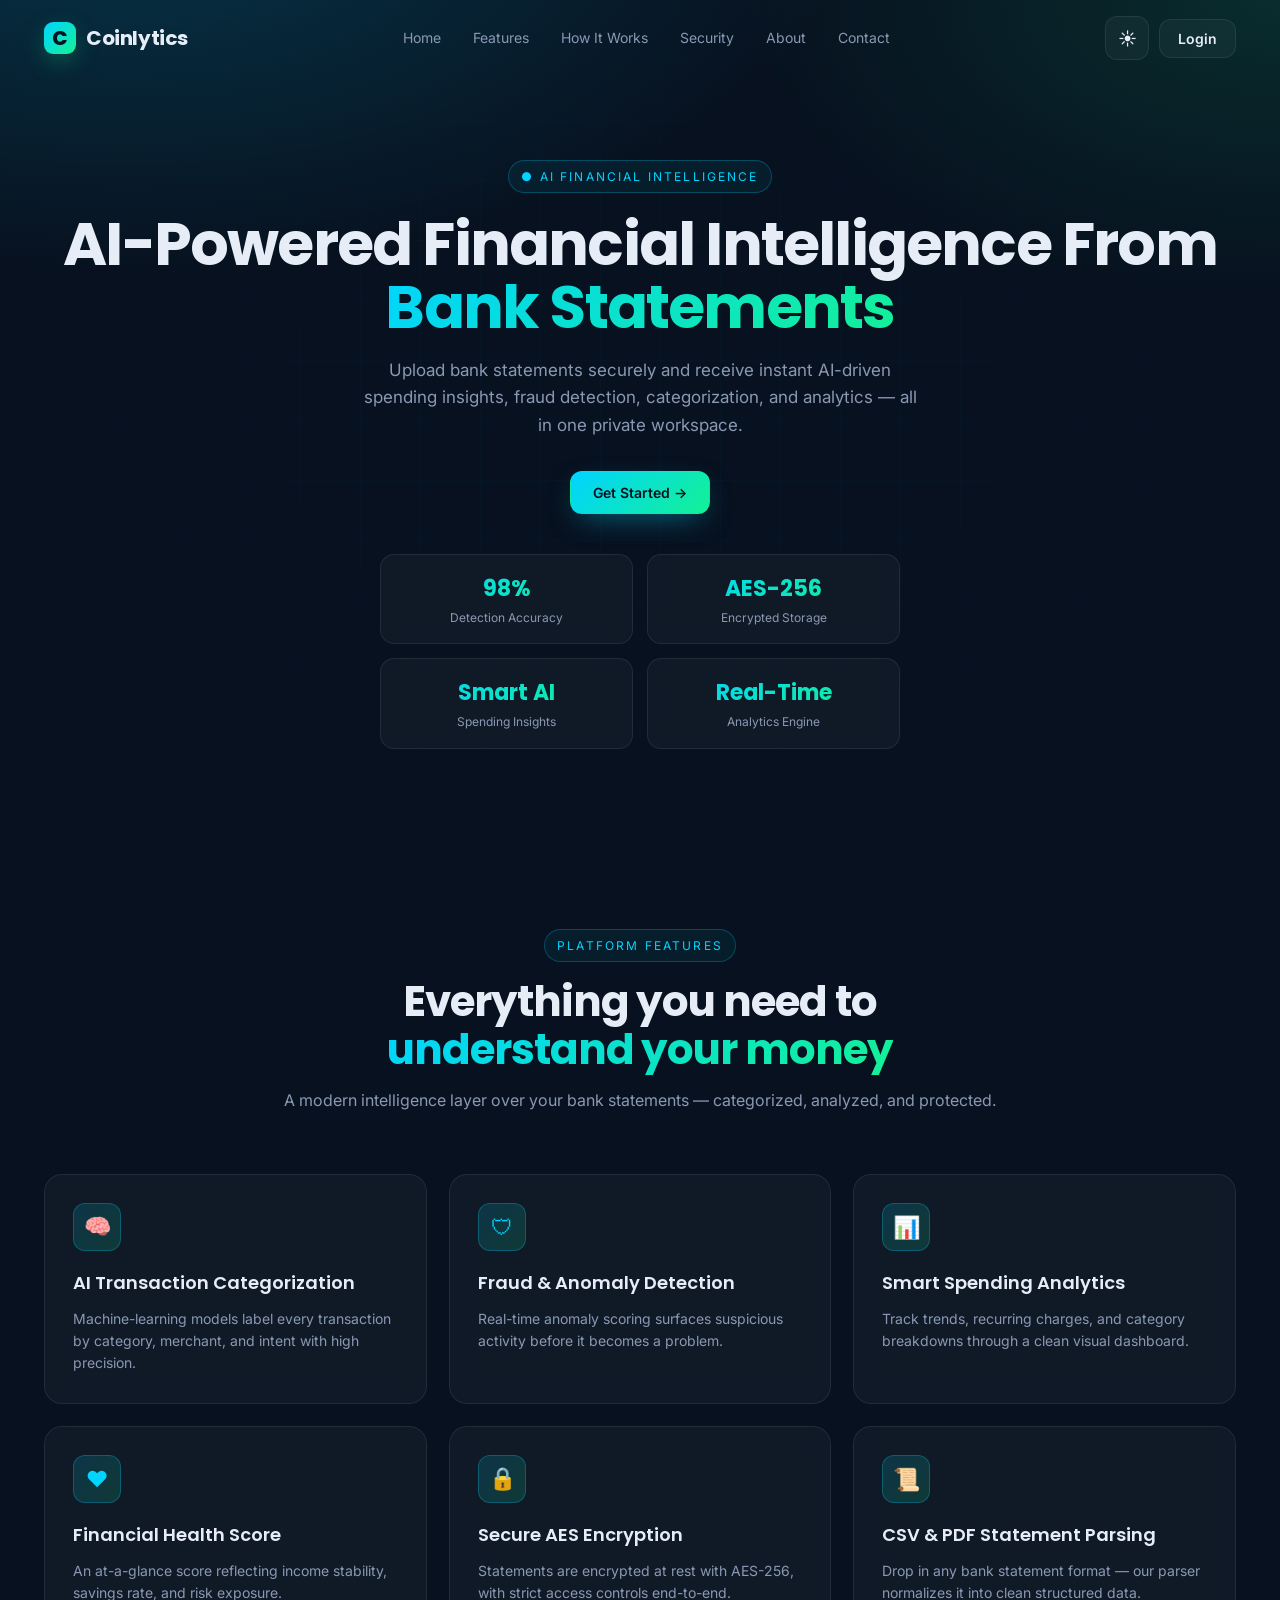
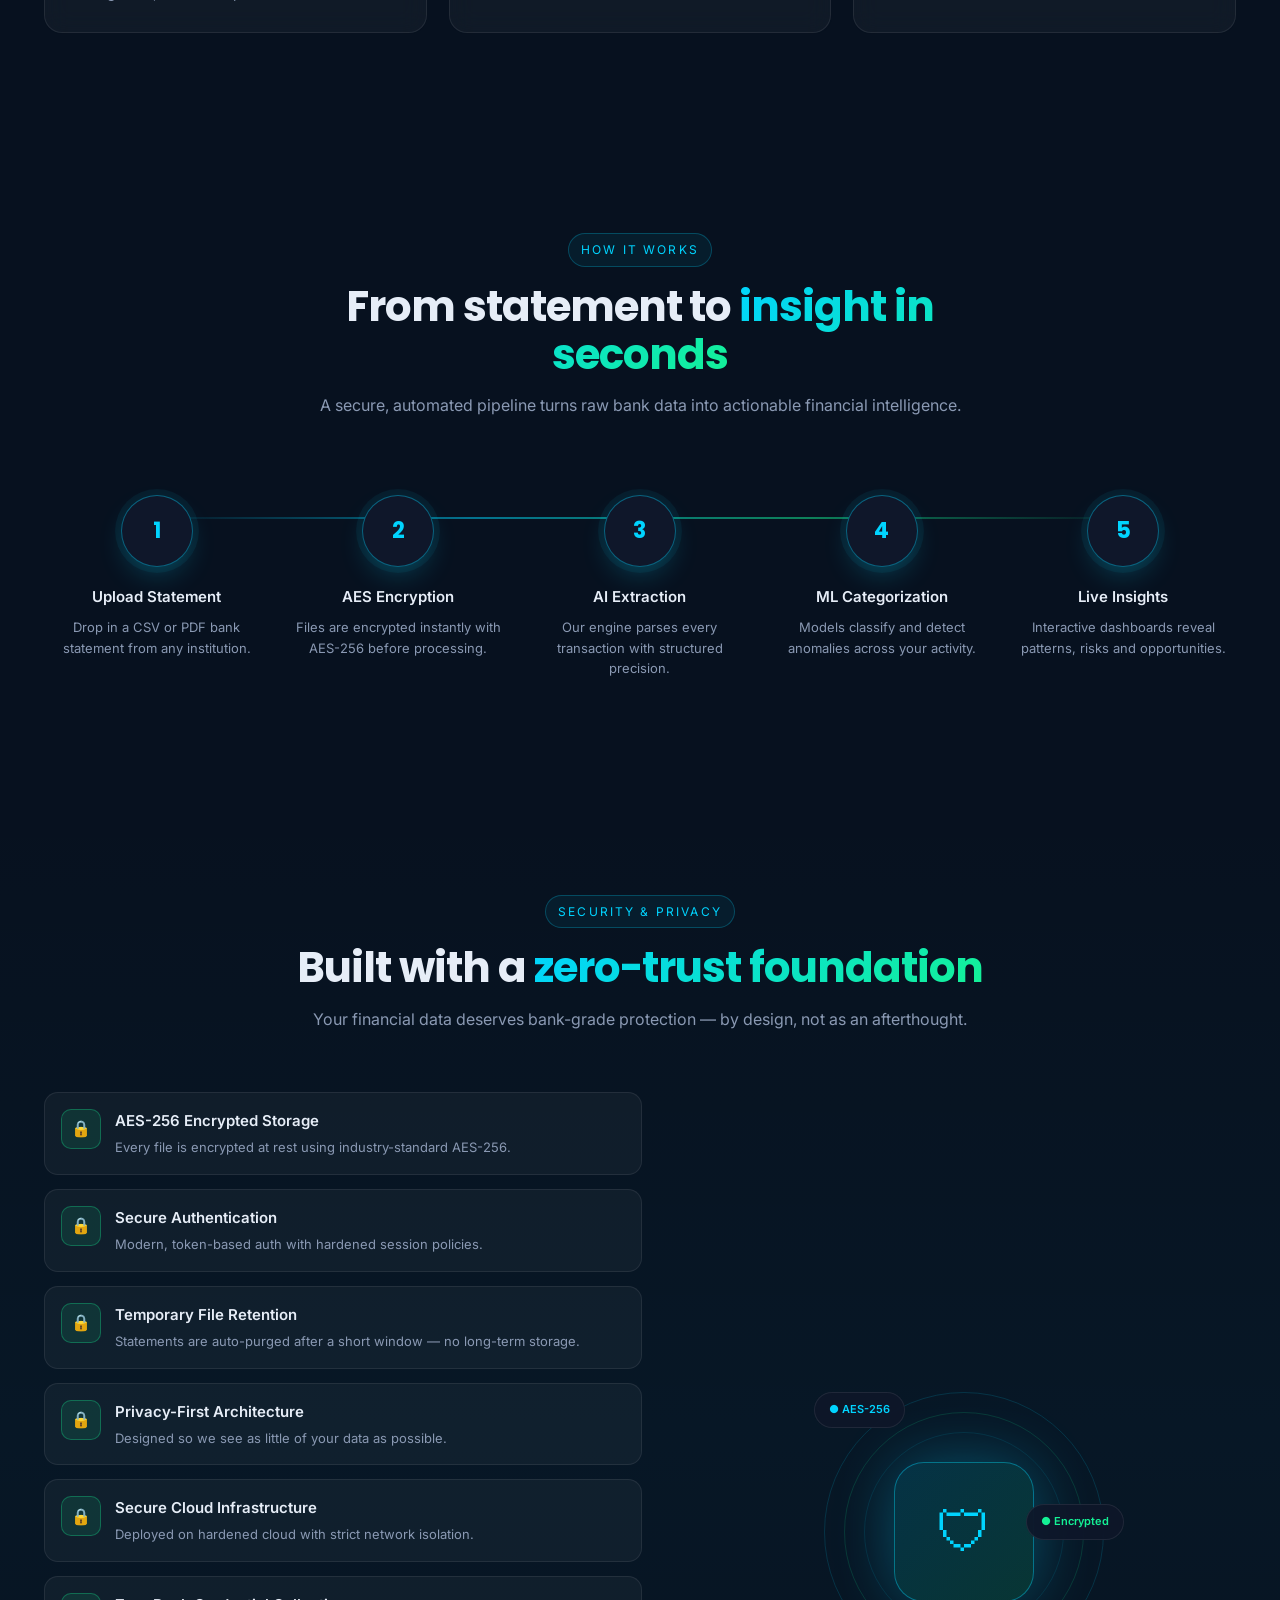
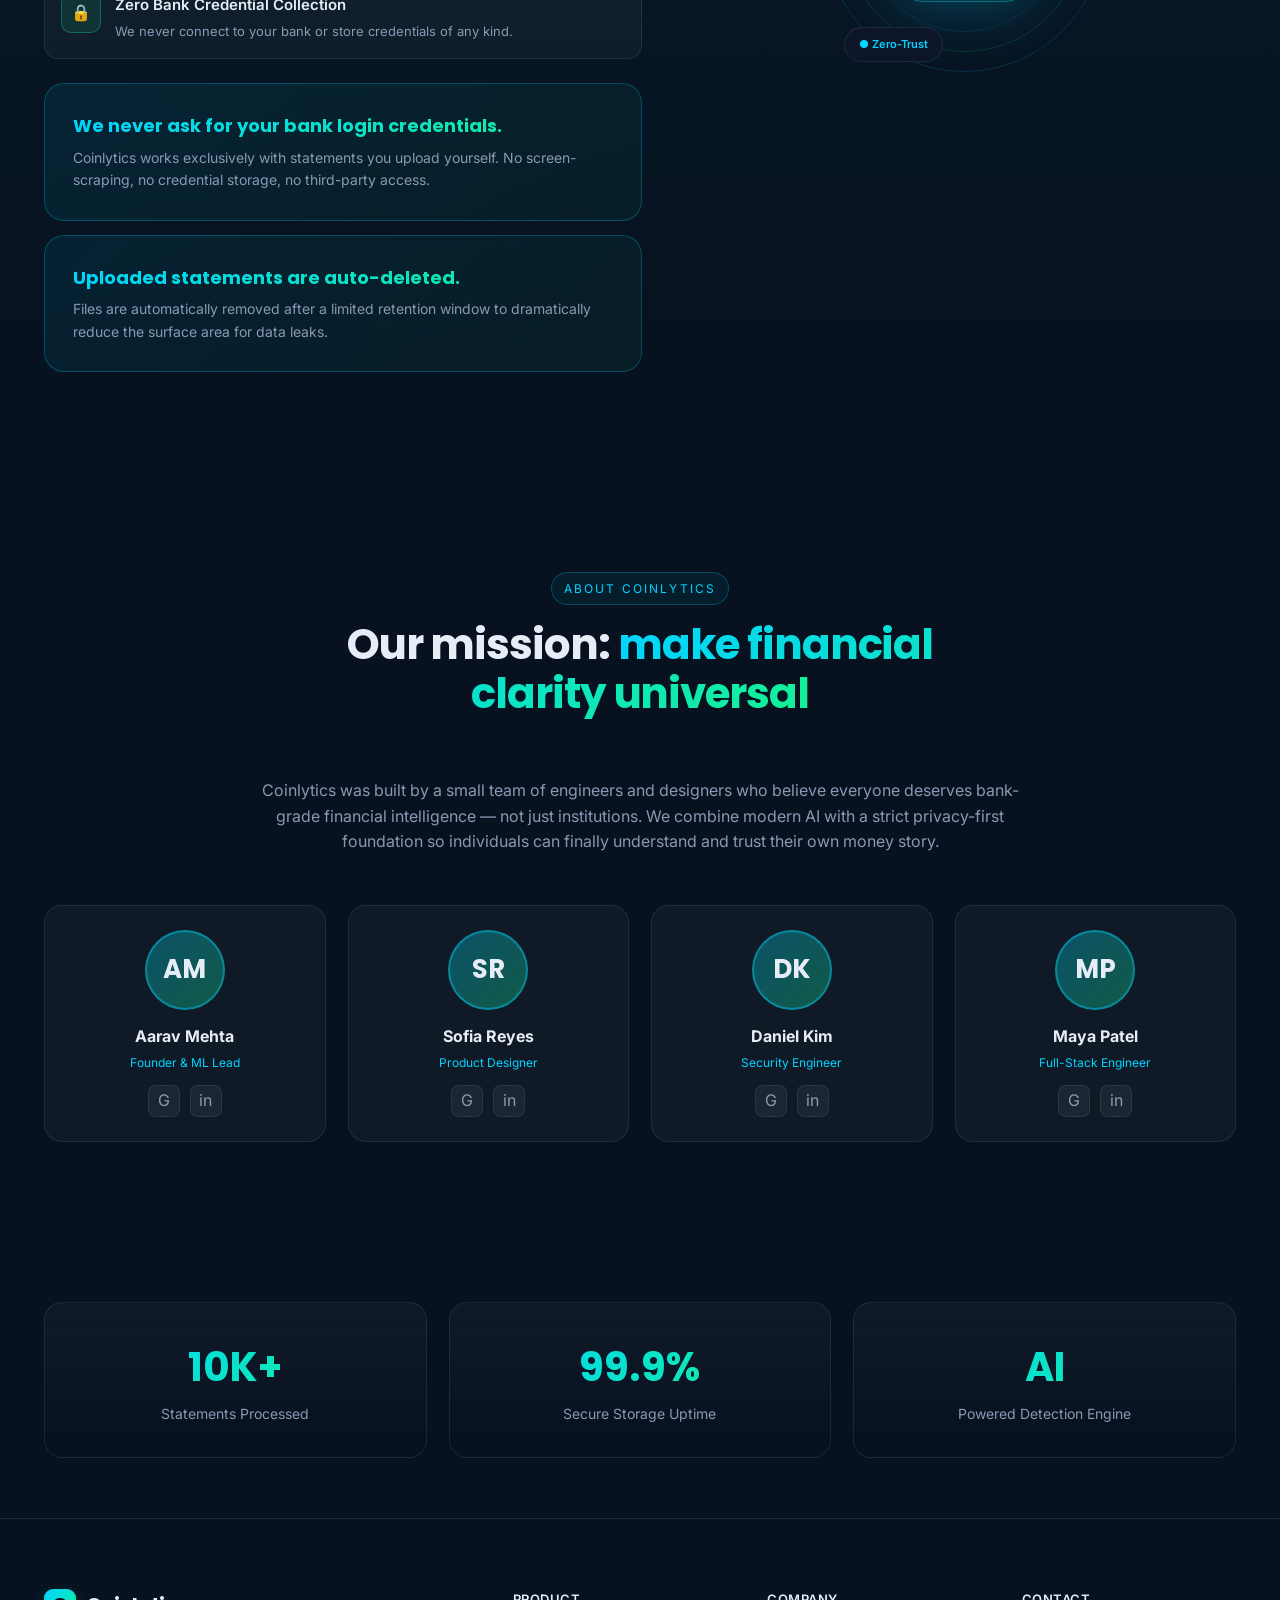
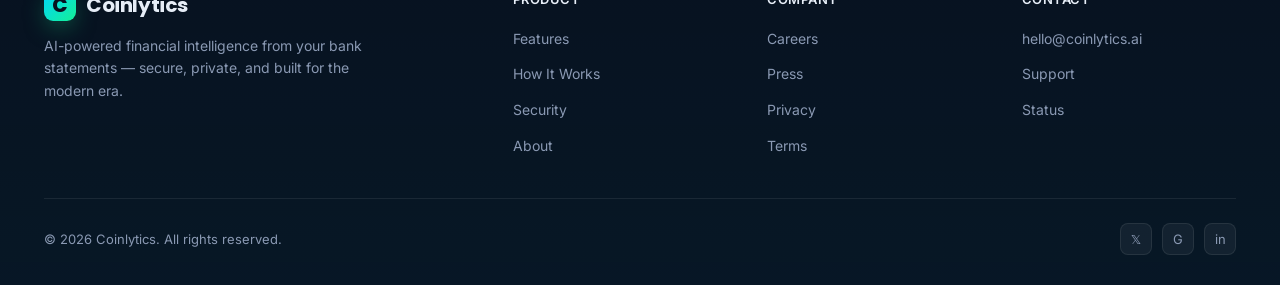
==== frontend/src/index.html @ 683558ae "index.html page redirected to login.html page" ====
<!DOCTYPE html>
<html lang="en">
<head>
  <meta charset="UTF-8" />
  <meta name="viewport" content="width=device-width, initial-scale=1.1" />
  <title>Coinlytics — AI-Powered Financial Intelligence</title>
  <meta name="description" content="Upload bank statements securely and receive instant AI-driven spending insights, fraud detection, categorization, and analytics." />
  <meta property="og:title" content="Coinlytics — AI Financial Intelligence" />
  <meta property="og:description" content="Secure, AI-powered analytics for your bank statements." />
  <link rel="preconnect" href="https://fonts.googleapis.com" />
  <link rel="preconnect" href="https://fonts.gstatic.com" crossorigin />
  <link href="https://fonts.googleapis.com/css2?family=Inter:wght@400;500;600;700&family=Poppins:wght@500;600;700;800&family=Manrope:wght@400;500;600;700&display=swap" rel="stylesheet" />
  <link rel="stylesheet" href="css/homepage1.css" />
</head>
<body>

  <!-- NAVBAR -->
  <header class="nav">
    <div class="container nav-inner">
      <a href="#home" class="logo">
        <span class="logo-mark">C</span>
        <span>Coinlytics</span>
      </a>
      <nav class="nav-links">
        <a href="#home">Home</a>
        <a href="#features">Features</a>
        <a href="#how">How It Works</a>
        <a href="#security">Security</a>
        <a href="#about">About</a>
        <a href="#contact">Contact</a>
      </nav>
      <div class="nav-actions">
        <button class="theme-toggle" id="themeToggle" aria-label="Toggle theme">
          ☀️
        </button>
      
        <button class="btn btn-ghost" onclick="window.location.href='./login.html'">
          Login
        </button>
      
        <button class="hamburger" aria-label="Menu">
          <span></span><span></span><span></span>
        </button>
      </div>
    </div>
  </header>

  <!-- HERO -->
  <section id="home" class="hero">
    <div class="hero-bg"></div>
    <div class="hero-grid-bg"></div>
    <div class="container hero-inner">
      <div class="reveal">
        <span class="eyebrow">&#9679; AI Financial Intelligence</span>
        <h1>
          AI-Powered Financial Intelligence From
          <span class="gradient-text">Bank Statements</span>
        </h1>
        <p class="lead">
          Upload bank statements securely and receive instant AI-driven spending insights,
          fraud detection, categorization, and analytics — all in one private workspace.
        </p>
        <div class="hero-ctas">
          <button class="btn btn-primary" onclick="window.location.href='./login.html'">
            Get Started &#8594;
          </button>
        </div>
        <div class="hero-stats">
          <div class="stat-card"><div class="num gradient-text">98%</div><div class="label">Detection Accuracy</div></div>
          <div class="stat-card"><div class="num gradient-text">AES-256</div><div class="label">Encrypted Storage</div></div>
          <div class="stat-card"><div class="num gradient-text">Smart AI</div><div class="label">Spending Insights</div></div>
          <div class="stat-card"><div class="num gradient-text">Real-Time</div><div class="label">Analytics Engine</div></div>
        </div>
      </div>

      <!--
      <div class="hero-visual reveal">
        <div class="float-card float-1">
          <div class="badge">&#8593;</div>
          <div><div style="font-weight: 600;">+$2,340</div><div style="color: var(--muted);">Income detected</div></div>
        </div>
        <div class="float-card float-2">
          <span class="pulse-dot"></span>
          <div><div style="font-weight: 600;">Anomaly flagged</div><div style="color: var(--muted);">$4,820 wire</div></div>
        </div>
        <div class="float-card float-3">
          <div class="badge" style="background: rgba(20,241,149,0.2); color: var(--neon);">AI</div>
          <div><div style="font-weight: 600;">Score: 842</div><div style="color: var(--muted);">Financial health</div></div>
        </div>

        <div class="dash">
          <div class="dash-head">
            <h4>Account Overview</h4>
            <div class="dash-dots"><span></span><span></span><span></span></div>
          </div>
          <div class="dash-balance">$48,392.10<span class="delta">+12.4%</span></div>
          <div class="dash-sub">Net cash flow &#183; last 30 days</div>

          <svg class="dash-chart" viewBox="0 0 400 140" preserveAspectRatio="none">
            <defs>
              <linearGradient id="g1" x1="0" x2="0" y1="0" y2="1">
                <stop offset="0%" stop-color="#00d4ff" stop-opacity="0.45" />
                <stop offset="100%" stop-color="#00d4ff" stop-opacity="0" />
              </linearGradient>
              <linearGradient id="g2" x1="0" x2="1" y1="0" y2="1">
                <stop offset="0%" stop-color="#00d4ff" />
                <stop offset="100%" stop-color="#14f195" />
              </linearGradient>
            </defs>
            <path d="M0,110 C40,90 70,100 100,80 C140,55 170,70 200,55 C240,35 270,50 300,40 C340,25 370,30 400,15 L400,140 L0,140 Z" fill="url(#g1)" />
            <path d="M0,110 C40,90 70,100 100,80 C140,55 170,70 200,55 C240,35 270,50 300,40 C340,25 370,30 400,15" fill="none" stroke="url(#g2)" stroke-width="2.5" />
          </svg>

          <div class="dash-list">
            <div class="dash-tx">
              <div class="left"><div class="ico">$</div><div><div>Stripe Payout</div><div style="color: var(--muted); font-size: 11px;">Today &#183; Income</div></div></div>
              <div class="amount">+$2,340.00</div>
            </div>
            <div class="dash-tx">
              <div class="left"><div class="ico" style="background: rgba(20,241,149,0.12); color: var(--neon);">&#9733;</div><div><div>Whole Foods</div><div style="color: var(--muted); font-size: 11px;">Yesterday &#183; Food</div></div></div>
              <div class="amount neg">&#8722;$84.20</div>
            </div>
            <div class="dash-tx">
              <div class="left"><div class="ico" style="background: rgba(255,107,139,0.12); color: #ff6b8b;">&#9888;</div><div><div>Unknown Merchant</div><div style="color: var(--muted); font-size: 11px;">Flagged &#183; Anomaly</div></div></div>
              <div class="amount neg">&#8722;$4,820.00</div>
            </div>
          </div>
        </div>
      </div>
      -->
    </div>
  </section>

  <!-- FEATURES -->
  <section id="features" class="section">
    <div class="container">
      <div class="section-head reveal">
        <span class="eyebrow">Platform Features</span>
        <h2>Everything you need to <span class="gradient-text">understand your money</span></h2>
        <p>A modern intelligence layer over your bank statements &#8212; categorized, analyzed, and protected.</p>
      </div>
      <div class="features-grid">
        <div class="feature reveal">
          <div class="icon" style="font-size: 22px;">&#129504;</div>
          <h3>AI Transaction Categorization</h3>
          <p>Machine-learning models label every transaction by category, merchant, and intent with high precision.</p>
        </div>
        <div class="feature reveal">
          <div class="icon" style="font-size: 22px;">&#128737;</div>
          <h3>Fraud &amp; Anomaly Detection</h3>
          <p>Real-time anomaly scoring surfaces suspicious activity before it becomes a problem.</p>
        </div>
        <div class="feature reveal">
          <div class="icon" style="font-size: 22px;">&#128202;</div>
          <h3>Smart Spending Analytics</h3>
          <p>Track trends, recurring charges, and category breakdowns through a clean visual dashboard.</p>
        </div>
        <div class="feature reveal">
          <div class="icon" style="font-size: 22px;">&#9829;</div>
          <h3>Financial Health Score</h3>
          <p>An at-a-glance score reflecting income stability, savings rate, and risk exposure.</p>
        </div>
        <div class="feature reveal">
          <div class="icon" style="font-size: 22px;">&#128274;</div>
          <h3>Secure AES Encryption</h3>
          <p>Statements are encrypted at rest with AES-256, with strict access controls end-to-end.</p>
        </div>
        <div class="feature reveal">
          <div class="icon" style="font-size: 22px;">&#128220;</div>
          <h3>CSV &amp; PDF Statement Parsing</h3>
          <p>Drop in any bank statement format &#8212; our parser normalizes it into clean structured data.</p>
        </div>
      </div>
    </div>
  </section>

  <!-- HOW IT WORKS -->
  <section id="how" class="section">
    <div class="container">
      <div class="section-head reveal">
        <span class="eyebrow">How It Works</span>
        <h2>From statement to <span class="gradient-text">insight in seconds</span></h2>
        <p>A secure, automated pipeline turns raw bank data into actionable financial intelligence.</p>
      </div>
      <div class="steps">
        <div class="step reveal">
          <div class="step-num">1</div>
          <h4>Upload Statement</h4>
          <p>Drop in a CSV or PDF bank statement from any institution.</p>
        </div>
        <div class="step reveal">
          <div class="step-num">2</div>
          <h4>AES Encryption</h4>
          <p>Files are encrypted instantly with AES-256 before processing.</p>
        </div>
        <div class="step reveal">
          <div class="step-num">3</div>
          <h4>AI Extraction</h4>
          <p>Our engine parses every transaction with structured precision.</p>
        </div>
        <div class="step reveal">
          <div class="step-num">4</div>
          <h4>ML Categorization</h4>
          <p>Models classify and detect anomalies across your activity.</p>
        </div>
        <div class="step reveal">
          <div class="step-num">5</div>
          <h4>Live Insights</h4>
          <p>Interactive dashboards reveal patterns, risks and opportunities.</p>
        </div>
      </div>
    </div>
  </section>

  <!-- SECURITY -->
  <section id="security" class="section security">
    <div class="container">
      <div class="section-head reveal">
        <span class="eyebrow">Security &amp; Privacy</span>
        <h2>Built with a <span class="gradient-text">zero-trust foundation</span></h2>
        <p>Your financial data deserves bank-grade protection &#8212; by design, not as an afterthought.</p>
      </div>
      <div class="security-grid">
        <div class="reveal">
          <div class="security-list">
            <div class="sec-item">
              <div class="ico">&#128274;</div>
              <div><h4>AES-256 Encrypted Storage</h4><p>Every file is encrypted at rest using industry-standard AES-256.</p></div>
            </div>
            <div class="sec-item">
              <div class="ico">&#128274;</div>
              <div><h4>Secure Authentication</h4><p>Modern, token-based auth with hardened session policies.</p></div>
            </div>
            <div class="sec-item">
              <div class="ico">&#128274;</div>
              <div><h4>Temporary File Retention</h4><p>Statements are auto-purged after a short window &#8212; no long-term storage.</p></div>
            </div>
            <div class="sec-item">
              <div class="ico">&#128274;</div>
              <div><h4>Privacy-First Architecture</h4><p>Designed so we see as little of your data as possible.</p></div>
            </div>
            <div class="sec-item">
              <div class="ico">&#128274;</div>
              <div><h4>Secure Cloud Infrastructure</h4><p>Deployed on hardened cloud with strict network isolation.</p></div>
            </div>
            <div class="sec-item">
              <div class="ico">&#128274;</div>
              <div><h4>Zero Bank Credential Collection</h4><p>We never connect to your bank or store credentials of any kind.</p></div>
            </div>
          </div>
          <div class="sec-highlight">
            <strong class="gradient-text">We never ask for your bank login credentials.</strong>
            <p>Coinlytics works exclusively with statements you upload yourself. No screen-scraping, no credential storage, no third-party access.</p>
          </div>
          <div class="sec-highlight" style="margin-top: 14px;">
            <strong class="gradient-text">Uploaded statements are auto-deleted.</strong>
            <p>Files are automatically removed after a limited retention window to dramatically reduce the surface area for data leaks.</p>
          </div>
        </div>
        <div class="sec-visual reveal">
          <div class="shield-wrap">
            <div class="shield-ring"></div>
            <div class="shield-ring"></div>
            <div class="shield-ring"></div>
            <div class="shield-core" style="font-size: 56px;">&#128737;</div>
            <div class="shield-badge sb-1">&#9679; AES-256</div>
            <div class="shield-badge sb-2">&#9679; Encrypted</div>
            <div class="shield-badge sb-3">&#9679; Zero-Trust</div>
          </div>
        </div>
      </div>
    </div>
  </section>

  <!-- ABOUT -->
  <section id="about" class="section">
    <div class="container">
      <div class="section-head reveal">
        <span class="eyebrow">About Coinlytics</span>
        <h2>Our mission: <span class="gradient-text">make financial clarity universal</span></h2>
      </div>
      <p class="about-intro reveal">
        Coinlytics was built by a small team of engineers and designers who believe everyone deserves
        bank-grade financial intelligence &#8212; not just institutions. We combine modern AI with a strict
        privacy-first foundation so individuals can finally understand and trust their own money story.
      </p>
      <div class="team-grid">
        <div class="member reveal">
          <div class="avatar">AM</div>
          <h4>Aarav Mehta</h4>
          <div class="role">Founder &amp; ML Lead</div>
          <div class="socials">
            <a href="#" aria-label="GitHub">G</a>
            <a href="#" aria-label="LinkedIn">in</a>
          </div>
        </div>
        <div class="member reveal">
          <div class="avatar">SR</div>
          <h4>Sofia Reyes</h4>
          <div class="role">Product Designer</div>
          <div class="socials">
            <a href="#" aria-label="GitHub">G</a>
            <a href="#" aria-label="LinkedIn">in</a>
          </div>
        </div>
        <div class="member reveal">
          <div class="avatar">DK</div>
          <h4>Daniel Kim</h4>
          <div class="role">Security Engineer</div>
          <div class="socials">
            <a href="#" aria-label="GitHub">G</a>
            <a href="#" aria-label="LinkedIn">in</a>
          </div>
        </div>
        <div class="member reveal">
          <div class="avatar">MP</div>
          <h4>Maya Patel</h4>
          <div class="role">Full-Stack Engineer</div>
          <div class="socials">
            <a href="#" aria-label="GitHub">G</a>
            <a href="#" aria-label="LinkedIn">in</a>
          </div>
        </div>
      </div>
    </div>
  </section>

  <!-- TRUST -->
  <section class="trust">
    <div class="container">
      <div class="trust-grid">
        <div class="trust-card reveal"><div class="num">10K+</div><div class="lbl">Statements Processed</div></div>
        <div class="trust-card reveal"><div class="num">99.9%</div><div class="lbl">Secure Storage Uptime</div></div>
        <div class="trust-card reveal"><div class="num">AI</div><div class="lbl">Powered Detection Engine</div></div>
      </div>
    </div>
  </section>

  <!-- FOOTER -->
  <footer id="contact" class="footer">
    <div class="container">
      <div class="foot-grid">
        <div class="foot-about">
          <a href="#home" class="logo">
            <span class="logo-mark">C</span><span>Coinlytics</span>
          </a>
          <p>AI-powered financial intelligence from your bank statements &#8212; secure, private, and built for the modern era.</p>
        </div>
        <div class="foot-col">
          <h5>PRODUCT</h5>
          <ul><li><a href="#features">Features</a></li><li><a href="#how">How It Works</a></li><li><a href="#security">Security</a></li><li><a href="#about">About</a></li></ul>
        </div>
        <div class="foot-col">
          <h5>COMPANY</h5>
          <ul><li><a href="#">Careers</a></li><li><a href="#">Press</a></li><li><a href="#">Privacy</a></li><li><a href="#">Terms</a></li></ul>
        </div>
        <div class="foot-col">
          <h5>CONTACT</h5>
          <ul><li><a href="mailto:hello@coinlytics.ai">hello@coinlytics.ai</a></li><li><a href="#">Support</a></li><li><a href="#">Status</a></li></ul>
        </div>
      </div>
      <div class="foot-bottom">
        <div>&#169; 2026 Coinlytics. All rights reserved.</div>
        <div class="socials">
          <a href="#" aria-label="Twitter">&#120143;</a>
          <a href="#" aria-label="GitHub">G</a>
          <a href="#" aria-label="LinkedIn">in</a>
        </div>
      </div>
    </div>
  </footer>

  <script src="js/homepage1.js"></script>
</body>
</html>
---- frontend/src/css/homepage1.css ----
/* ========== Coinlytics — Fintech Landing ========== */
:root {
  --bg-0: #07111f;
  --bg-1: #0f172a;
  --bg-2: #0b1626;
  --cyan: #00d4ff;
  --neon: #14f195;
  --text: #e6edf7;
  --muted: #8a99b3;
  --border: rgba(255, 255, 255, 0.08);
  --glass: rgba(255, 255, 255, 0.04);
  --glass-strong: rgba(255, 255, 255, 0.07);
  --shadow-lg: 0 30px 80px -20px rgba(0, 212, 255, 0.25);
  --shadow-card: 0 10px 40px -10px rgba(0, 0, 0, 0.5);
  --grad-primary: linear-gradient(135deg, #00d4ff 0%, #14f195 100%);
  --grad-bg: radial-gradient(1200px 600px at 10% -10%, rgba(0, 212, 255, 0.18), transparent 60%),
             radial-gradient(900px 500px at 100% 0%, rgba(20, 241, 149, 0.12), transparent 60%);
  --font-sans: 'Inter', 'Manrope', 'Poppins', system-ui, -apple-system, sans-serif;
  --font-display: 'Poppins', 'Inter', sans-serif;
}

body.light-mode {
  --bg: #f4f7fb;
  --bg-2: #ffffff;
  --bg-3: #eef2f8;

  --glass: rgba(255,255,255,0.7);
  --glass-strong: rgba(255,255,255,0.9);

  --text: #111827;
  --muted: #6b7280;

  --border: rgba(15,23,42,0.08);

  background:
    radial-gradient(circle at top left, rgba(0,212,255,0.08), transparent 30%),
    radial-gradient(circle at bottom right, rgba(20,241,149,0.08), transparent 30%),
    var(--bg);
}

* { margin: 0; padding: 0; box-sizing: border-box; }
html { scroll-behavior: smooth; }
body {
  font-family: var(--font-sans);
  background: var(--bg-0);
  color: var(--text);
  line-height: 1.6;
  overflow-x: hidden;
  -webkit-font-smoothing: antialiased;
}
a { color: inherit; text-decoration: none; }
img { max-width: 100%; display: block; }
button { font-family: inherit; cursor: pointer; border: none; background: none; color: inherit; }

.container { max-width: 1240px; margin: 0 auto; padding: 0 24px; }
.eyebrow { display: inline-block; font-size: 12px; letter-spacing: 0.18em; text-transform: uppercase;
  color: var(--cyan); padding: 6px 12px; border: 1px solid rgba(0,212,255,0.25);
  border-radius: 999px; background: rgba(0,212,255,0.06); }
.gradient-text { background: var(--grad-primary); -webkit-background-clip: text; background-clip: text; color: transparent; }

/* Buttons */
.btn { display: inline-flex; align-items: center; gap: 8px; padding: 12px 22px;
  border-radius: 12px; font-weight: 600; font-size: 14px; transition: all .25s ease;
  border: 1px solid transparent; }
.btn-primary { background: var(--grad-primary); color: #07111f;
  box-shadow: 0 10px 30px -10px rgba(0,212,255,0.5); }
.btn-primary:hover { transform: translateY(-2px); box-shadow: 0 18px 40px -10px rgba(0,212,255,0.7); }
.btn-ghost { background: var(--glass); border-color: var(--border); color: var(--text); backdrop-filter: blur(10px); }
.btn-ghost:hover { background: var(--glass-strong); border-color: rgba(0,212,255,0.4); }

/* ===== Navbar ===== */
.nav { position: fixed; top: 0; left: 0; right: 0; z-index: 100;
  transition: all .3s ease; padding: 16px 0; }
.nav.scrolled { background: rgba(7,17,31,0.75); backdrop-filter: blur(18px);
  border-bottom: 1px solid var(--border); padding: 10px 0; }
.nav-inner { display: flex; align-items: center; justify-content: space-between; }
.logo { display: flex; align-items: center; gap: 10px; font-family: var(--font-display);
  font-weight: 700; font-size: 20px; letter-spacing: -0.02em; }
.logo-mark { width: 32px; height: 32px; border-radius: 9px; background: var(--grad-primary);
  display: grid; place-items: center; color: #07111f; font-weight: 800;
  box-shadow: 0 8px 24px -6px rgba(20,241,149,0.5); }
.nav-links { display: flex; gap: 32px; }
.nav-links a { font-size: 14px; color: var(--muted); transition: color .2s ease; position: relative; }
.nav-links a:hover { color: var(--text); }
.nav-links a::after { content: ''; position: absolute; left: 0; bottom: -6px; width: 0; height: 2px;
  background: var(--grad-primary); transition: width .25s ease; border-radius: 2px; }
.nav-links a:hover::after { width: 100%; }
.nav-actions { display: flex; align-items: center; gap: 10px; }
.nav-actions .btn { padding: 10px 18px; }
.hamburger { display: none; width: 40px; height: 40px; border-radius: 10px;
  background: var(--glass); border: 1px solid var(--border); place-items: center; }
.hamburger span { display: block; width: 18px; height: 2px; background: var(--text); margin: 3px 1px; border-radius: 2px; transition: .3s; }
.hamburger.open span:nth-child(1) { transform: translateY(5px) rotate(45deg); }
.hamburger.open span:nth-child(2) { opacity: 0; }
.hamburger.open span:nth-child(3) { transform: translateY(-5px) rotate(-45deg); }

.theme-toggle {
  width: 44px;
  height: 44px;
  border-radius: 12px;
  border: 1px solid var(--border);
  background: var(--glass);
  color: var(--text);
  cursor: pointer;
  font-size: 18px;
  display: grid;
  place-items: center;
  transition: all 0.3s ease;
  backdrop-filter: blur(10px);
}

.theme-toggle:hover {
  transform: translateY(-2px);
  border-color: rgba(0,212,255,0.35);
  box-shadow: 0 10px 30px rgba(0,212,255,0.12);
}

/* ===== Hero ===== */
.hero { position: relative; padding: 160px 0 80px; overflow: hidden; }
.hero-bg { position: absolute; inset: 0; background: var(--grad-bg); z-index: 0; }
.hero-grid-bg { position: absolute; inset: 0; opacity: 0.4; z-index: 0;
  background-image:
    linear-gradient(rgba(0,212,255,0.06) 1px, transparent 1px),
    linear-gradient(90deg, rgba(0,212,255,0.06) 1px, transparent 1px);
  background-size: 60px 60px;
  mask-image: radial-gradient(ellipse at center, black 30%, transparent 75%);
}
/*.hero-inner { position: relative; z-index: 1; display: grid;
  grid-template-columns: 1.1fr 1fr; gap: 60px; align-items: center; }*/
.hero-inner {
  position: relative;
  z-index: 1;
  display: flex;
  justify-content: center;
  text-align: center;
}
.hero-copy {
  max-width: 900px;
  margin: auto;
}

.hero p.lead {
  max-width: 760px;
  margin-left: auto;
  margin-right: auto;
}

.hero-ctas {
  justify-content: center;
}

.hero-stats {
  margin: auto;
}

.hero h1 { font-family: var(--font-display); font-size: clamp(36px, 5vw, 60px);
  line-height: 1.05; letter-spacing: -0.03em; font-weight: 700; margin: 20px 0 18px; }
.hero p.lead { font-size: 17px; color: var(--muted); max-width: 560px; margin-bottom: 32px; }
.hero-ctas { display: flex; gap: 14px; flex-wrap: wrap; margin-bottom: 40px; }
.hero-stats { display: grid; grid-template-columns: repeat(2, 1fr); gap: 14px; max-width: 520px; }
.stat-card { padding: 16px; border-radius: 14px; background: var(--glass);
  border: 1px solid var(--border); backdrop-filter: blur(12px); }
.stat-card .num { font-family: var(--font-display); font-size: 22px; font-weight: 700; }
.stat-card .label { font-size: 12px; color: var(--muted); margin-top: 2px; }

/* Hero visual */
.hero-visual { position: relative; height: 540px; }
.dash { position: absolute; inset: 0; border-radius: 20px;
  background: linear-gradient(160deg, rgba(15,23,42,0.9), rgba(11,22,38,0.7));
  border: 1px solid var(--border); backdrop-filter: blur(20px);
  box-shadow: var(--shadow-lg); padding: 22px; overflow: hidden; }
.dash::before { content: ''; position: absolute; inset: -2px; border-radius: 22px; padding: 1px;
  background: linear-gradient(135deg, rgba(0,212,255,0.5), transparent 40%, rgba(20,241,149,0.4));
  -webkit-mask: linear-gradient(#000 0 0) content-box, linear-gradient(#000 0 0);
  -webkit-mask-composite: xor; mask-composite: exclude; pointer-events: none; }
.dash-head { display: flex; justify-content: space-between; align-items: center; margin-bottom: 18px; }
.dash-head h4 { font-size: 13px; color: var(--muted); font-weight: 500; }
.dash-dots { display: flex; gap: 6px; }
.dash-dots span { width: 8px; height: 8px; border-radius: 50%; background: rgba(255,255,255,0.15); }
.dash-balance { font-family: var(--font-display); font-size: 32px; font-weight: 700; }
.dash-balance .delta { font-size: 13px; color: var(--neon); margin-left: 8px; }
.dash-sub { font-size: 12px; color: var(--muted); margin-bottom: 18px; }
.dash-chart { height: 140px; margin-bottom: 18px; }
.dash-list { display: flex; flex-direction: column; gap: 10px; }
.dash-tx { display: flex; justify-content: space-between; align-items: center;
  padding: 10px 12px; background: rgba(255,255,255,0.025); border-radius: 10px;
  border: 1px solid rgba(255,255,255,0.04); font-size: 13px; }
.dash-tx .ico { width: 28px; height: 28px; border-radius: 8px; background: rgba(0,212,255,0.12);
  display: grid; place-items: center; color: var(--cyan); margin-right: 10px; font-size: 12px; }
.dash-tx .left { display: flex; align-items: center; }
.dash-tx .amount { color: var(--neon); font-weight: 600; }
.dash-tx .amount.neg { color: #ff6b8b; }

/* Floating cards */
.float-card { position: absolute; padding: 14px 16px; border-radius: 14px;
  background: rgba(15,23,42,0.85); border: 1px solid var(--border);
  backdrop-filter: blur(14px); box-shadow: var(--shadow-card);
  font-size: 12px; display: flex; align-items: center; gap: 10px; }
.float-card .badge { width: 32px; height: 32px; border-radius: 10px;
  display: grid; place-items: center; background: var(--grad-primary); color: #07111f; }
.float-1 { top: 30px; left: -30px; animation: float 6s ease-in-out infinite; }
.float-2 { bottom: 60px; right: -20px; animation: float 7s ease-in-out infinite reverse; }
.float-3 { top: 50%; right: -40px; animation: float 5s ease-in-out infinite; }

@keyframes float { 0%,100% { transform: translateY(0); } 50% { transform: translateY(-12px); } }
@keyframes pulse-glow { 0%,100% { box-shadow: 0 0 0 0 rgba(20,241,149,0.4); }
  50% { box-shadow: 0 0 0 12px rgba(20,241,149, 0); } }
.pulse-dot { width: 8px; height: 8px; border-radius: 50%; background: var(--neon); animation: pulse-glow 2s infinite; }

/* ===== Sections shared ===== */
.section { padding: 100px 0; position: relative; }
.section-head { text-align: center; max-width: 720px; margin: 0 auto 60px; }
.section-head h2 { font-family: var(--font-display); font-size: clamp(28px, 3.5vw, 42px);
  font-weight: 700; letter-spacing: -0.025em; margin: 16px 0 14px; line-height: 1.15; }
.section-head p { color: var(--muted); font-size: 16px; }

/* ===== Features ===== */
.features-grid { display: grid; grid-template-columns: repeat(3, 1fr); gap: 22px; }
.feature { padding: 28px; border-radius: 18px; background: var(--glass);
  border: 1px solid var(--border); backdrop-filter: blur(12px);
  transition: all .35s ease; position: relative; overflow: hidden; }
.feature::before { content: ''; position: absolute; inset: 0;
  background: radial-gradient(400px circle at var(--mx, 50%) var(--my, 0%), rgba(0,212,255,0.08), transparent 40%);
  opacity: 0; transition: opacity .3s ease; pointer-events: none; }
.feature:hover { transform: translateY(-6px); border-color: rgba(0,212,255,0.35);
  box-shadow: 0 30px 60px -20px rgba(0,212,255,0.25); }
.feature:hover::before { opacity: 1; }
.feature .icon { width: 48px; height: 48px; border-radius: 12px;
  background: linear-gradient(135deg, rgba(0,212,255,0.15), rgba(20,241,149,0.15));
  border: 1px solid rgba(0,212,255,0.25); display: grid; place-items: center;
  color: var(--cyan); margin-bottom: 18px; }
.feature h3 { font-size: 18px; font-weight: 600; margin-bottom: 10px; font-family: var(--font-display); }
.feature p { color: var(--muted); font-size: 14px; }

/* ===== How It Works ===== */
.steps { display: grid; grid-template-columns: repeat(5, 1fr); gap: 16px; position: relative; }
.steps::before { content: ''; position: absolute; top: 38px; left: 8%; right: 8%; height: 2px;
  background: linear-gradient(90deg, transparent, rgba(0,212,255,0.5), rgba(20,241,149,0.5), transparent);
  z-index: 1; }
.step { position: relative; z-index: 2; text-align: center; padding: 16px 10px; }
.step-num { width: 72px; height: 72px; border-radius: 50%; margin: 0 auto 18px;
  background: var(--bg-1); border: 1px solid rgba(0,212,255,0.4);
  display: grid; place-items: center; font-family: var(--font-display);
  font-weight: 700; font-size: 22px; color: var(--cyan);
  box-shadow: 0 0 0 6px rgba(0,212,255,0.06), 0 12px 30px -8px rgba(0,212,255,0.3); }
.step h4 { font-size: 15px; font-weight: 600; margin-bottom: 8px; }
.step p { font-size: 13px; color: var(--muted); }

/* ===== Security ===== */
.security { background: linear-gradient(180deg, transparent, rgba(0,212,255,0.03), transparent); }
.security-grid { display: grid; grid-template-columns: 1.1fr 1fr; gap: 50px; align-items: center; }
.security-list { display: grid; gap: 14px; }
.sec-item { display: flex; gap: 14px; padding: 16px; border-radius: 14px;
  background: var(--glass); border: 1px solid var(--border); }
.sec-item .ico { width: 40px; height: 40px; border-radius: 10px; flex-shrink: 0;
  background: rgba(20,241,149,0.1); border: 1px solid rgba(20,241,149,0.3);
  color: var(--neon); display: grid; place-items: center; }
.sec-item h4 { font-size: 15px; font-weight: 600; margin-bottom: 4px; }
.sec-item p { font-size: 13px; color: var(--muted); }
.sec-highlight { padding: 28px; border-radius: 20px; margin-top: 24px;
  background: linear-gradient(135deg, rgba(0,212,255,0.08), rgba(20,241,149,0.05));
  border: 1px solid rgba(0,212,255,0.25); position: relative; overflow: hidden; }
.sec-highlight strong { display: block; font-family: var(--font-display); font-size: 18px; margin-bottom: 6px; }
.sec-highlight p { color: var(--muted); font-size: 14px; }
.sec-visual { position: relative; height: 460px; display: grid; place-items: center; }
.shield-wrap { position: relative; width: 280px; height: 280px; display: grid; place-items: center; }
.shield-ring { position: absolute; inset: 0; border-radius: 50%;
  border: 1px solid rgba(0,212,255,0.15); animation: spin 20s linear infinite; }
.shield-ring:nth-child(2) { inset: 20px; border-color: rgba(20,241,149,0.15); animation-duration: 30s; animation-direction: reverse; }
.shield-ring:nth-child(3) { inset: 40px; border-color: rgba(0,212,255,0.1); animation-duration: 40s; }
@keyframes spin { to { transform: rotate(360deg); } }
.shield-core { width: 140px; height: 140px; border-radius: 30px;
  background: linear-gradient(135deg, rgba(0,212,255,0.15), rgba(20,241,149,0.15));
  border: 1px solid rgba(0,212,255,0.4); display: grid; place-items: center;
  color: var(--cyan); box-shadow: 0 0 60px rgba(0,212,255,0.3); position: relative; }
.shield-badge { position: absolute; padding: 8px 14px; border-radius: 999px;
  background: rgba(15,23,42,0.9); border: 1px solid var(--border);
  font-size: 11px; font-weight: 600; display: flex; align-items: center; gap: 6px; backdrop-filter: blur(10px); }
.sb-1 { top: 0; left: -10px; color: var(--cyan); animation: float 6s ease-in-out infinite; }
.sb-2 { top: 40%; right: -20px; color: var(--neon); animation: float 7s ease-in-out infinite reverse; }
.sb-3 { bottom: 10px; left: 20px; color: var(--cyan); animation: float 5s ease-in-out infinite; }

/* ===== About ===== */
.about-intro { text-align: center; max-width: 760px; margin: 0 auto 50px; color: var(--muted); font-size: 16px; }
.team-grid { display: grid; grid-template-columns: repeat(4, 1fr); gap: 22px; }
.member { padding: 24px; border-radius: 18px; background: var(--glass);
  border: 1px solid var(--border); text-align: center; transition: all .3s ease; }
.member:hover { transform: translateY(-4px); border-color: rgba(0,212,255,0.3); }
.avatar { width: 80px; height: 80px; border-radius: 50%; margin: 0 auto 14px;
  background: linear-gradient(135deg, rgba(0,212,255,0.3), rgba(20,241,149,0.3));
  border: 2px solid rgba(0,212,255,0.4); display: grid; place-items: center;
  font-family: var(--font-display); font-size: 26px; font-weight: 700; color: var(--text); }
.member h4 { font-size: 16px; margin-bottom: 4px; }
.member .role { font-size: 12px; color: var(--cyan); margin-bottom: 12px; }
.socials { display: flex; justify-content: center; gap: 10px; }
.socials a { width: 32px; height: 32px; border-radius: 8px; background: rgba(255,255,255,0.05);
  border: 1px solid var(--border); display: grid; place-items: center; color: var(--muted); transition: all .2s; }
.socials a:hover { color: var(--cyan); border-color: rgba(0,212,255,0.4); }

/* ===== Trust ===== */
.trust { padding: 60px 0; }
.trust-grid { display: grid; grid-template-columns: repeat(3, 1fr); gap: 22px; }
.trust-card { padding: 32px; border-radius: 18px; text-align: center;
  background: linear-gradient(180deg, var(--glass), transparent);
  border: 1px solid var(--border); }
.trust-card .num { font-family: var(--font-display); font-size: 40px; font-weight: 700;
  background: var(--grad-primary); -webkit-background-clip: text; background-clip: text; color: transparent; }
.trust-card .lbl { font-size: 14px; color: var(--muted); margin-top: 4px; }

/* ===== Footer ===== */
.footer { padding: 70px 0 30px; border-top: 1px solid var(--border);
  background: linear-gradient(180deg, transparent, rgba(0,212,255,0.03)); }
.foot-grid { display: grid; grid-template-columns: 2fr 1fr 1fr 1fr; gap: 40px; margin-bottom: 40px; }
.foot-about p { color: var(--muted); font-size: 14px; margin-top: 14px; max-width: 320px; }
.foot-col h5 { font-size: 13px; font-weight: 600; margin-bottom: 16px; letter-spacing: 0.04em; }
.foot-col ul { list-style: none; display: grid; gap: 10px; }
.foot-col a { font-size: 14px; color: var(--muted); transition: color .2s; }
.foot-col a:hover { color: var(--cyan); }
.foot-bottom { padding-top: 24px; border-top: 1px solid var(--border);
  display: flex; justify-content: space-between; align-items: center; flex-wrap: wrap; gap: 12px;
  font-size: 13px; color: var(--muted); }
.foot-bottom .socials { justify-content: flex-end; }

/* ===== Scroll reveal ===== */
.reveal { opacity: 0; transform: translateY(24px); transition: all .8s cubic-bezier(.2,.7,.2,1); }
.reveal.in { opacity: 1; transform: none; }

/* ===== Responsive ===== */
@media (max-width: 980px) {
  .nav-links, .nav-actions .btn-ghost { display: none; }
  .hamburger { display: grid; }
  .nav-links.mobile-open { display: flex; flex-direction: column; position: absolute;
    top: 100%; left: 16px; right: 16px; padding: 20px; gap: 18px;
    background: rgba(7,17,31,0.95); border: 1px solid var(--border);
    border-radius: 16px; backdrop-filter: blur(20px); margin-top: 10px; }
  .hero-inner, .security-grid, .insights-grid { grid-template-columns: 1fr; }
  .hero-visual { height: 480px; margin-top: 20px; }
  .features-grid, .team-grid { grid-template-columns: repeat(2, 1fr); }
  .steps { grid-template-columns: repeat(2, 1fr); }
  .steps::before { display: none; }
  .trust-grid { grid-template-columns: 1fr; }
  .foot-grid { grid-template-columns: 1fr 1fr; }
}
@media (max-width: 560px) {
  .hero { padding-top: 130px; }
  .features-grid, .team-grid, .steps { grid-template-columns: 1fr; }
  .hero-stats { grid-template-columns: 1fr; }
  .foot-grid { grid-template-columns: 1fr; }
  .float-1, .float-2, .float-3 { display: none; }
  .hero-visual { height: 440px; }
}

body,
.nav,
.feature,
.step,
.panel,
.member,
.sec-item,
.trust-card,
.footer,
button,
a {
  transition:
    background 0.3s ease,
    color 0.3s ease,
    border-color 0.3s ease,
    box-shadow 0.3s ease;
}
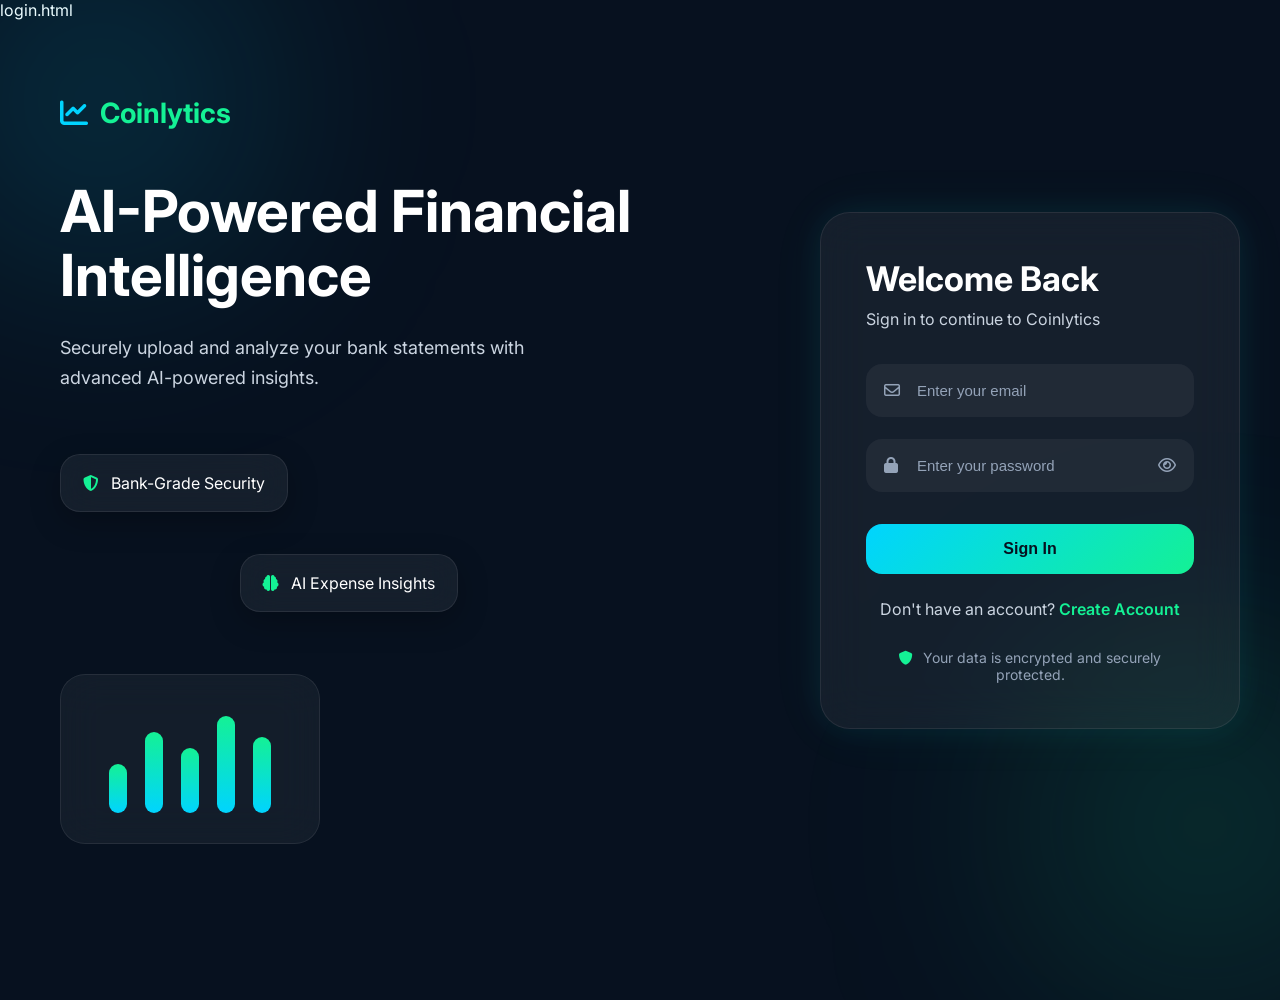
==== commit 3aa3ecda: "login and signup api added" ====
--- a/frontend/src/index.html
+++ b/frontend/src/index.html
@@ -1,375 +1,196 @@
+login.html 
+
 <!DOCTYPE html>
 <html lang="en">
 <head>
   <meta charset="UTF-8" />
-  <meta name="viewport" content="width=device-width, initial-scale=1.1" />
-  <title>Coinlytics — AI-Powered Financial Intelligence</title>
-  <meta name="description" content="Upload bank statements securely and receive instant AI-driven spending insights, fraud detection, categorization, and analytics." />
-  <meta property="og:title" content="Coinlytics — AI Financial Intelligence" />
-  <meta property="og:description" content="Secure, AI-powered analytics for your bank statements." />
-  <link rel="preconnect" href="https://fonts.googleapis.com" />
-  <link rel="preconnect" href="https://fonts.gstatic.com" crossorigin />
-  <link href="https://fonts.googleapis.com/css2?family=Inter:wght@400;500;600;700&family=Poppins:wght@500;600;700;800&family=Manrope:wght@400;500;600;700&display=swap" rel="stylesheet" />
-  <link rel="stylesheet" href="css/homepage1.css" />
+  <meta name="viewport" content="width=device-width, initial-scale=1.0" />
+  <title>Coinlytics Authentication</title>
+
+  <!-- Fonts -->
+  <link rel="preconnect" href="https://fonts.googleapis.com">
+  <link href="https://fonts.googleapis.com/css2?family=Inter:wght@300;400;500;600;700&display=swap" rel="stylesheet">
+
+  <!-- Icons -->
+  <link
+    rel="stylesheet"
+    href="https://cdnjs.cloudflare.com/ajax/libs/font-awesome/6.5.2/css/all.min.css"
+  />
+
+  <link rel="stylesheet" href="css/login.css" />
 </head>
 <body>
 
-  <!-- NAVBAR -->
-  <header class="nav">
-    <div class="container nav-inner">
-      <a href="#home" class="logo">
-        <span class="logo-mark">C</span>
+  <div class="background-glow glow-1"></div>
+  <div class="background-glow glow-2"></div>
+
+  <div class="container">
+
+    <!-- LEFT SECTION -->
+    <div class="left-section">
+
+      <div class="logo">
+        <i class="fa-solid fa-chart-line"></i>
         <span>Coinlytics</span>
-      </a>
-      <nav class="nav-links">
-        <a href="#home">Home</a>
-        <a href="#features">Features</a>
-        <a href="#how">How It Works</a>
-        <a href="#security">Security</a>
-        <a href="#about">About</a>
-        <a href="#contact">Contact</a>
-      </nav>
-      <div class="nav-actions">
-        <button class="theme-toggle" id="themeToggle" aria-label="Toggle theme">
-          ☀️
-        </button>
-      
-        <button class="btn btn-ghost" onclick="window.location.href='./login.html'">
-          Login
-        </button>
-      
-        <button class="hamburger" aria-label="Menu">
-          <span></span><span></span><span></span>
-        </button>
-      </div>
-    </div>
-  </header>
-
-  <!-- HERO -->
-  <section id="home" class="hero">
-    <div class="hero-bg"></div>
-    <div class="hero-grid-bg"></div>
-    <div class="container hero-inner">
-      <div class="reveal">
-        <span class="eyebrow">&#9679; AI Financial Intelligence</span>
-        <h1>
-          AI-Powered Financial Intelligence From
-          <span class="gradient-text">Bank Statements</span>
-        </h1>
-        <p class="lead">
-          Upload bank statements securely and receive instant AI-driven spending insights,
-          fraud detection, categorization, and analytics — all in one private workspace.
-        </p>
-        <div class="hero-ctas">
-          <button class="btn btn-primary" onclick="window.location.href='./login.html'">
-            Get Started &#8594;
-          </button>
-        </div>
-        <div class="hero-stats">
-          <div class="stat-card"><div class="num gradient-text">98%</div><div class="label">Detection Accuracy</div></div>
-          <div class="stat-card"><div class="num gradient-text">AES-256</div><div class="label">Encrypted Storage</div></div>
-          <div class="stat-card"><div class="num gradient-text">Smart AI</div><div class="label">Spending Insights</div></div>
-          <div class="stat-card"><div class="num gradient-text">Real-Time</div><div class="label">Analytics Engine</div></div>
-        </div>
       </div>
 
-      <!--
-      <div class="hero-visual reveal">
-        <div class="float-card float-1">
-          <div class="badge">&#8593;</div>
-          <div><div style="font-weight: 600;">+$2,340</div><div style="color: var(--muted);">Income detected</div></div>
-        </div>
-        <div class="float-card float-2">
-          <span class="pulse-dot"></span>
-          <div><div style="font-weight: 600;">Anomaly flagged</div><div style="color: var(--muted);">$4,820 wire</div></div>
-        </div>
-        <div class="float-card float-3">
-          <div class="badge" style="background: rgba(20,241,149,0.2); color: var(--neon);">AI</div>
-          <div><div style="font-weight: 600;">Score: 842</div><div style="color: var(--muted);">Financial health</div></div>
+      <div class="hero-content">
+        <h1>AI-Powered Financial Intelligence</h1>
+
+        <p>
+          Securely upload and analyze your bank statements
+          with advanced AI-powered insights.
+        </p>
+      </div>
+
+      <div class="visuals">
+
+        <div class="floating-card card-1">
+          <i class="fa-solid fa-shield-halved"></i>
+          <span>Bank-Grade Security</span>
         </div>
 
-        <div class="dash">
-          <div class="dash-head">
-            <h4>Account Overview</h4>
-            <div class="dash-dots"><span></span><span></span><span></span></div>
-          </div>
-          <div class="dash-balance">$48,392.10<span class="delta">+12.4%</span></div>
-          <div class="dash-sub">Net cash flow &#183; last 30 days</div>
+        <div class="floating-card card-2">
+          <i class="fa-solid fa-brain"></i>
+          <span>AI Expense Insights</span>
+        </div>
 
-          <svg class="dash-chart" viewBox="0 0 400 140" preserveAspectRatio="none">
-            <defs>
-              <linearGradient id="g1" x1="0" x2="0" y1="0" y2="1">
-                <stop offset="0%" stop-color="#00d4ff" stop-opacity="0.45" />
-                <stop offset="100%" stop-color="#00d4ff" stop-opacity="0" />
-              </linearGradient>
-              <linearGradient id="g2" x1="0" x2="1" y1="0" y2="1">
-                <stop offset="0%" stop-color="#00d4ff" />
-                <stop offset="100%" stop-color="#14f195" />
-              </linearGradient>
-            </defs>
-            <path d="M0,110 C40,90 70,100 100,80 C140,55 170,70 200,55 C240,35 270,50 300,40 C340,25 370,30 400,15 L400,140 L0,140 Z" fill="url(#g1)" />
-            <path d="M0,110 C40,90 70,100 100,80 C140,55 170,70 200,55 C240,35 270,50 300,40 C340,25 370,30 400,15" fill="none" stroke="url(#g2)" stroke-width="2.5" />
-          </svg>
-
-          <div class="dash-list">
-            <div class="dash-tx">
-              <div class="left"><div class="ico">$</div><div><div>Stripe Payout</div><div style="color: var(--muted); font-size: 11px;">Today &#183; Income</div></div></div>
-              <div class="amount">+$2,340.00</div>
-            </div>
-            <div class="dash-tx">
-              <div class="left"><div class="ico" style="background: rgba(20,241,149,0.12); color: var(--neon);">&#9733;</div><div><div>Whole Foods</div><div style="color: var(--muted); font-size: 11px;">Yesterday &#183; Food</div></div></div>
-              <div class="amount neg">&#8722;$84.20</div>
-            </div>
-            <div class="dash-tx">
-              <div class="left"><div class="ico" style="background: rgba(255,107,139,0.12); color: #ff6b8b;">&#9888;</div><div><div>Unknown Merchant</div><div style="color: var(--muted); font-size: 11px;">Flagged &#183; Anomaly</div></div></div>
-              <div class="amount neg">&#8722;$4,820.00</div>
-            </div>
+        <div class="chart-card">
+          <div class="chart-bars">
+            <span></span>
+            <span></span>
+            <span></span>
+            <span></span>
+            <span></span>
           </div>
         </div>
+
       </div>
-      -->
+
     </div>
-  </section>
 
-  <!-- FEATURES -->
-  <section id="features" class="section">
-    <div class="container">
-      <div class="section-head reveal">
-        <span class="eyebrow">Platform Features</span>
-        <h2>Everything you need to <span class="gradient-text">understand your money</span></h2>
-        <p>A modern intelligence layer over your bank statements &#8212; categorized, analyzed, and protected.</p>
+    <!-- RIGHT SECTION -->
+    <div class="right-section">
+
+      <div class="auth-card">
+
+        <!-- SIGN IN -->
+        <div class="form-container sign-in active">
+
+          <h2>Welcome Back</h2>
+          <p class="form-subtitle">
+            Sign in to continue to Coinlytics
+          </p>
+
+          <form>
+
+            <div class="input-group">
+              <i class="fa-regular fa-envelope"></i>
+              <input
+                type="email"
+                placeholder="Enter your email"
+              />
+            </div>
+
+            <div class="input-group">
+              <i class="fa-solid fa-lock"></i>
+
+              <input
+                type="password"
+                placeholder="Enter your password"
+                class="password-input"
+              />
+
+              <i class="fa-regular fa-eye toggle-password"></i>
+            </div>
+
+            <button type="submit" class="btn">
+              Sign In
+            </button>
+
+          </form>
+
+          <div class="switch-form">
+            Don't have an account?
+            <span id="show-signup">Create Account</span>
+          </div>
+
+        </div>
+
+        <!-- SIGN UP -->
+        <div class="form-container sign-up">
+
+          <h2>Create Account</h2>
+
+          <p class="form-subtitle">
+            Start your AI-powered finance journey
+          </p>
+
+          <form>
+
+            <div class="input-group">
+              <i class="fa-regular fa-user"></i>
+              <input
+                type="text"
+                placeholder="Enter your full name"
+              />
+            </div>
+
+            <div class="input-group">
+              <i class="fa-solid fa-phone"></i>
+              <input
+                type="tel"
+                placeholder="Enter your phone number"
+              />
+            </div>
+
+            <div class="input-group">
+              <i class="fa-regular fa-envelope"></i>
+              <input
+                type="email"
+                placeholder="Enter your email"
+              />
+            </div>
+
+            <div class="input-group">
+              <i class="fa-solid fa-lock"></i>
+
+              <input
+                type="password"
+                placeholder="Create a secure password"
+                class="password-input"
+              />
+
+              <i class="fa-regular fa-eye toggle-password"></i>
+            </div>
+
+            <button type="submit" class="btn">
+              Create Account
+            </button>
+
+          </form>
+
+          <div class="switch-form">
+            Already have an account?
+            <span id="show-signin">Sign In</span>
+          </div>
+
+        </div>
+
+        <!-- SECURITY MESSAGE -->
+        <div class="security-message">
+          <i class="fa-solid fa-shield"></i>
+          Your data is encrypted and securely protected.
+        </div>
+
       </div>
-      <div class="features-grid">
-        <div class="feature reveal">
-          <div class="icon" style="font-size: 22px;">&#129504;</div>
-          <h3>AI Transaction Categorization</h3>
-          <p>Machine-learning models label every transaction by category, merchant, and intent with high precision.</p>
-        </div>
-        <div class="feature reveal">
-          <div class="icon" style="font-size: 22px;">&#128737;</div>
-          <h3>Fraud &amp; Anomaly Detection</h3>
-          <p>Real-time anomaly scoring surfaces suspicious activity before it becomes a problem.</p>
-        </div>
-        <div class="feature reveal">
-          <div class="icon" style="font-size: 22px;">&#128202;</div>
-          <h3>Smart Spending Analytics</h3>
-          <p>Track trends, recurring charges, and category breakdowns through a clean visual dashboard.</p>
-        </div>
-        <div class="feature reveal">
-          <div class="icon" style="font-size: 22px;">&#9829;</div>
-          <h3>Financial Health Score</h3>
-          <p>An at-a-glance score reflecting income stability, savings rate, and risk exposure.</p>
-        </div>
-        <div class="feature reveal">
-          <div class="icon" style="font-size: 22px;">&#128274;</div>
-          <h3>Secure AES Encryption</h3>
-          <p>Statements are encrypted at rest with AES-256, with strict access controls end-to-end.</p>
-        </div>
-        <div class="feature reveal">
-          <div class="icon" style="font-size: 22px;">&#128220;</div>
-          <h3>CSV &amp; PDF Statement Parsing</h3>
-          <p>Drop in any bank statement format &#8212; our parser normalizes it into clean structured data.</p>
-        </div>
-      </div>
+
     </div>
-  </section>
 
-  <!-- HOW IT WORKS -->
-  <section id="how" class="section">
-    <div class="container">
-      <div class="section-head reveal">
-        <span class="eyebrow">How It Works</span>
-        <h2>From statement to <span class="gradient-text">insight in seconds</span></h2>
-        <p>A secure, automated pipeline turns raw bank data into actionable financial intelligence.</p>
-      </div>
-      <div class="steps">
-        <div class="step reveal">
-          <div class="step-num">1</div>
-          <h4>Upload Statement</h4>
-          <p>Drop in a CSV or PDF bank statement from any institution.</p>
-        </div>
-        <div class="step reveal">
-          <div class="step-num">2</div>
-          <h4>AES Encryption</h4>
-          <p>Files are encrypted instantly with AES-256 before processing.</p>
-        </div>
-        <div class="step reveal">
-          <div class="step-num">3</div>
-          <h4>AI Extraction</h4>
-          <p>Our engine parses every transaction with structured precision.</p>
-        </div>
-        <div class="step reveal">
-          <div class="step-num">4</div>
-          <h4>ML Categorization</h4>
-          <p>Models classify and detect anomalies across your activity.</p>
-        </div>
-        <div class="step reveal">
-          <div class="step-num">5</div>
-          <h4>Live Insights</h4>
-          <p>Interactive dashboards reveal patterns, risks and opportunities.</p>
-        </div>
-      </div>
-    </div>
-  </section>
+  </div>
 
-  <!-- SECURITY -->
-  <section id="security" class="section security">
-    <div class="container">
-      <div class="section-head reveal">
-        <span class="eyebrow">Security &amp; Privacy</span>
-        <h2>Built with a <span class="gradient-text">zero-trust foundation</span></h2>
-        <p>Your financial data deserves bank-grade protection &#8212; by design, not as an afterthought.</p>
-      </div>
-      <div class="security-grid">
-        <div class="reveal">
-          <div class="security-list">
-            <div class="sec-item">
-              <div class="ico">&#128274;</div>
-              <div><h4>AES-256 Encrypted Storage</h4><p>Every file is encrypted at rest using industry-standard AES-256.</p></div>
-            </div>
-            <div class="sec-item">
-              <div class="ico">&#128274;</div>
-              <div><h4>Secure Authentication</h4><p>Modern, token-based auth with hardened session policies.</p></div>
-            </div>
-            <div class="sec-item">
-              <div class="ico">&#128274;</div>
-              <div><h4>Temporary File Retention</h4><p>Statements are auto-purged after a short window &#8212; no long-term storage.</p></div>
-            </div>
-            <div class="sec-item">
-              <div class="ico">&#128274;</div>
-              <div><h4>Privacy-First Architecture</h4><p>Designed so we see as little of your data as possible.</p></div>
-            </div>
-            <div class="sec-item">
-              <div class="ico">&#128274;</div>
-              <div><h4>Secure Cloud Infrastructure</h4><p>Deployed on hardened cloud with strict network isolation.</p></div>
-            </div>
-            <div class="sec-item">
-              <div class="ico">&#128274;</div>
-              <div><h4>Zero Bank Credential Collection</h4><p>We never connect to your bank or store credentials of any kind.</p></div>
-            </div>
-          </div>
-          <div class="sec-highlight">
-            <strong class="gradient-text">We never ask for your bank login credentials.</strong>
-            <p>Coinlytics works exclusively with statements you upload yourself. No screen-scraping, no credential storage, no third-party access.</p>
-          </div>
-          <div class="sec-highlight" style="margin-top: 14px;">
-            <strong class="gradient-text">Uploaded statements are auto-deleted.</strong>
-            <p>Files are automatically removed after a limited retention window to dramatically reduce the surface area for data leaks.</p>
-          </div>
-        </div>
-        <div class="sec-visual reveal">
-          <div class="shield-wrap">
-            <div class="shield-ring"></div>
-            <div class="shield-ring"></div>
-            <div class="shield-ring"></div>
-            <div class="shield-core" style="font-size: 56px;">&#128737;</div>
-            <div class="shield-badge sb-1">&#9679; AES-256</div>
-            <div class="shield-badge sb-2">&#9679; Encrypted</div>
-            <div class="shield-badge sb-3">&#9679; Zero-Trust</div>
-          </div>
-        </div>
-      </div>
-    </div>
-  </section>
-
-  <!-- ABOUT -->
-  <section id="about" class="section">
-    <div class="container">
-      <div class="section-head reveal">
-        <span class="eyebrow">About Coinlytics</span>
-        <h2>Our mission: <span class="gradient-text">make financial clarity universal</span></h2>
-      </div>
-      <p class="about-intro reveal">
-        Coinlytics was built by a small team of engineers and designers who believe everyone deserves
-        bank-grade financial intelligence &#8212; not just institutions. We combine modern AI with a strict
-        privacy-first foundation so individuals can finally understand and trust their own money story.
-      </p>
-      <div class="team-grid">
-        <div class="member reveal">
-          <div class="avatar">AM</div>
-          <h4>Aarav Mehta</h4>
-          <div class="role">Founder &amp; ML Lead</div>
-          <div class="socials">
-            <a href="#" aria-label="GitHub">G</a>
-            <a href="#" aria-label="LinkedIn">in</a>
-          </div>
-        </div>
-        <div class="member reveal">
-          <div class="avatar">SR</div>
-          <h4>Sofia Reyes</h4>
-          <div class="role">Product Designer</div>
-          <div class="socials">
-            <a href="#" aria-label="GitHub">G</a>
-            <a href="#" aria-label="LinkedIn">in</a>
-          </div>
-        </div>
-        <div class="member reveal">
-          <div class="avatar">DK</div>
-          <h4>Daniel Kim</h4>
-          <div class="role">Security Engineer</div>
-          <div class="socials">
-            <a href="#" aria-label="GitHub">G</a>
-            <a href="#" aria-label="LinkedIn">in</a>
-          </div>
-        </div>
-        <div class="member reveal">
-          <div class="avatar">MP</div>
-          <h4>Maya Patel</h4>
-          <div class="role">Full-Stack Engineer</div>
-          <div class="socials">
-            <a href="#" aria-label="GitHub">G</a>
-            <a href="#" aria-label="LinkedIn">in</a>
-          </div>
-        </div>
-      </div>
-    </div>
-  </section>
-
-  <!-- TRUST -->
-  <section class="trust">
-    <div class="container">
-      <div class="trust-grid">
-        <div class="trust-card reveal"><div class="num">10K+</div><div class="lbl">Statements Processed</div></div>
-        <div class="trust-card reveal"><div class="num">99.9%</div><div class="lbl">Secure Storage Uptime</div></div>
-        <div class="trust-card reveal"><div class="num">AI</div><div class="lbl">Powered Detection Engine</div></div>
-      </div>
-    </div>
-  </section>
-
-  <!-- FOOTER -->
-  <footer id="contact" class="footer">
-    <div class="container">
-      <div class="foot-grid">
-        <div class="foot-about">
-          <a href="#home" class="logo">
-            <span class="logo-mark">C</span><span>Coinlytics</span>
-          </a>
-          <p>AI-powered financial intelligence from your bank statements &#8212; secure, private, and built for the modern era.</p>
-        </div>
-        <div class="foot-col">
-          <h5>PRODUCT</h5>
-          <ul><li><a href="#features">Features</a></li><li><a href="#how">How It Works</a></li><li><a href="#security">Security</a></li><li><a href="#about">About</a></li></ul>
-        </div>
-        <div class="foot-col">
-          <h5>COMPANY</h5>
-          <ul><li><a href="#">Careers</a></li><li><a href="#">Press</a></li><li><a href="#">Privacy</a></li><li><a href="#">Terms</a></li></ul>
-        </div>
-        <div class="foot-col">
-          <h5>CONTACT</h5>
-          <ul><li><a href="mailto:hello@coinlytics.ai">hello@coinlytics.ai</a></li><li><a href="#">Support</a></li><li><a href="#">Status</a></li></ul>
-        </div>
-      </div>
-      <div class="foot-bottom">
-        <div>&#169; 2026 Coinlytics. All rights reserved.</div>
-        <div class="socials">
-          <a href="#" aria-label="Twitter">&#120143;</a>
-          <a href="#" aria-label="GitHub">G</a>
-          <a href="#" aria-label="LinkedIn">in</a>
-        </div>
-      </div>
-    </div>
-  </footer>
-
-  <script src="js/homepage1.js"></script>
+  <script src="js/login.js"></script>
 </body>
 </html>
+
+
--- a/frontend/src/css/login.css
+++ b/frontend/src/css/login.css
@@ -0,0 +1,396 @@
+*{
+    margin:0;
+    padding:0;
+    box-sizing:border-box;
+}
+
+body{
+    font-family:'Inter',sans-serif;
+    background:#07111f;
+    min-height:100vh;
+    overflow:hidden;
+    color:white;
+}
+
+.container{
+    display:flex;
+    min-height:100vh;
+}
+
+/* BACKGROUND GLOW */
+
+.background-glow{
+    position:absolute;
+    border-radius:50%;
+    filter:blur(120px);
+    z-index:0;
+}
+
+.glow-1{
+    width:300px;
+    height:300px;
+    background:#00d4ff30;
+    top:-50px;
+    left:-50px;
+}
+
+.glow-2{
+    width:350px;
+    height:350px;
+    background:#14f19525;
+    bottom:-100px;
+    right:-100px;
+}
+
+/* LEFT SECTION */
+
+.left-section{
+    flex:1;
+    padding:60px;
+    position:relative;
+    z-index:2;
+    display:flex;
+    flex-direction:column;
+    justify-content:center;
+}
+
+.logo{
+    display:flex;
+    align-items:center;
+    gap:12px;
+    font-size:28px;
+    font-weight:700;
+    color:#14f195;
+    margin-bottom:50px;
+}
+
+.logo i{
+    color:#00d4ff;
+}
+
+.hero-content h1{
+    font-size:58px;
+    line-height:1.1;
+    margin-bottom:25px;
+    max-width:600px;
+}
+
+.hero-content p{
+    font-size:18px;
+    color:#cbd5e1;
+    max-width:520px;
+    line-height:1.7;
+}
+
+/* FLOATING VISUALS */
+
+.visuals{
+    position:relative;
+    margin-top:60px;
+}
+
+.floating-card{
+    position:absolute;
+    backdrop-filter:blur(18px);
+    background:rgba(255,255,255,0.06);
+    border:1px solid rgba(255,255,255,0.08);
+    padding:18px 22px;
+    border-radius:20px;
+    display:flex;
+    align-items:center;
+    gap:12px;
+    box-shadow:0 10px 30px rgba(0,0,0,0.25);
+    animation:float 4s ease-in-out infinite;
+}
+
+.floating-card i{
+    color:#14f195;
+}
+
+.card-1{
+    top:0;
+    left:0;
+}
+
+.card-2{
+    top:100px;
+    left:180px;
+    animation-delay:1.5s;
+}
+
+.chart-card{
+    width:260px;
+    height:170px;
+    margin-top:220px;
+    border-radius:25px;
+    backdrop-filter:blur(20px);
+    background:rgba(255,255,255,0.05);
+    border:1px solid rgba(255,255,255,0.08);
+    display:flex;
+    align-items:flex-end;
+    justify-content:center;
+    padding:30px;
+}
+
+.chart-bars{
+    display:flex;
+    gap:18px;
+    align-items:flex-end;
+    height:100%;
+}
+
+.chart-bars span{
+    width:18px;
+    border-radius:20px;
+    background:linear-gradient(to top,#00d4ff,#14f195);
+    animation:bars 2s infinite alternate;
+}
+
+.chart-bars span:nth-child(1){
+    height:45%;
+}
+
+.chart-bars span:nth-child(2){
+    height:75%;
+}
+
+.chart-bars span:nth-child(3){
+    height:60%;
+}
+
+.chart-bars span:nth-child(4){
+    height:90%;
+}
+
+.chart-bars span:nth-child(5){
+    height:70%;
+}
+
+/* RIGHT SECTION */
+
+.right-section{
+    width:500px;
+    display:flex;
+    justify-content:center;
+    align-items:center;
+    padding:40px;
+    z-index:2;
+}
+
+.auth-card{
+    width:100%;
+    max-width:430px;
+    backdrop-filter:blur(22px);
+    background:rgba(255,255,255,0.06);
+    border:1px solid rgba(255,255,255,0.08);
+    border-radius:30px;
+    padding:45px;
+    box-shadow:
+    0 0 30px rgba(0,212,255,0.08),
+    0 0 60px rgba(20,241,149,0.05);
+    position:relative;
+    overflow:hidden;
+}
+
+.form-container{
+    display:none;
+    animation:fade 0.4s ease;
+}
+
+.form-container.active{
+    display:block;
+}
+
+.form-container h2{
+    font-size:34px;
+    margin-bottom:10px;
+}
+
+.form-subtitle{
+    color:#cbd5e1;
+    margin-bottom:35px;
+}
+
+/* INPUTS */
+
+.input-group{
+    position:relative;
+    margin-bottom:22px;
+}
+
+.input-group input{
+    width:100%;
+    padding:17px 50px;
+    border:none;
+    outline:none;
+    border-radius:16px;
+    background:rgba(255,255,255,0.05);
+    color:white;
+    font-size:15px;
+    border:1px solid transparent;
+    transition:0.3s ease;
+}
+
+.input-group input::placeholder{
+    color:#94a3b8;
+}
+
+.input-group input:focus{
+    border-color:#00d4ff;
+    box-shadow:0 0 15px rgba(0,212,255,0.25);
+}
+
+.input-group i{
+    position:absolute;
+    top:50%;
+    transform:translateY(-50%);
+    color:#94a3b8;
+}
+
+.input-group i:first-child{
+    left:18px;
+}
+
+.toggle-password{
+    right:18px;
+    cursor:pointer;
+}
+
+/* BUTTON */
+
+.btn{
+    width:100%;
+    padding:16px;
+    border:none;
+    border-radius:16px;
+    background:linear-gradient(135deg,#00d4ff,#14f195);
+    color:#07111f;
+    font-weight:700;
+    font-size:16px;
+    cursor:pointer;
+    transition:0.3s ease;
+    margin-top:10px;
+}
+
+.btn:hover{
+    transform:translateY(-2px) scale(1.01);
+    box-shadow:0 0 20px rgba(20,241,149,0.35);
+}
+
+/* SWITCH FORM */
+
+.switch-form{
+    text-align:center;
+    margin-top:25px;
+    color:#cbd5e1;
+}
+
+.switch-form span{
+    color:#14f195;
+    cursor:pointer;
+    font-weight:600;
+}
+
+/* SECURITY */
+
+.security-message{
+    margin-top:30px;
+    text-align:center;
+    font-size:14px;
+    color:#94a3b8;
+}
+
+.security-message i{
+    color:#14f195;
+    margin-right:6px;
+}
+
+/* ANIMATIONS */
+
+@keyframes fade{
+    from{
+        opacity:0;
+        transform:translateY(10px);
+    }
+    to{
+        opacity:1;
+        transform:translateY(0);
+    }
+}
+
+@keyframes float{
+    0%{
+        transform:translateY(0px);
+    }
+    50%{
+        transform:translateY(-10px);
+    }
+    100%{
+        transform:translateY(0px);
+    }
+}
+
+@keyframes bars{
+    from{
+        opacity:0.7;
+    }
+    to{
+        opacity:1;
+    }
+}
+
+/* RESPONSIVE */
+
+@media(max-width:1100px){
+
+    .container{
+        flex-direction:column;
+    }
+
+    .left-section{
+        padding:50px 30px 10px;
+        text-align:center;
+        align-items:center;
+    }
+
+    .hero-content h1{
+        font-size:42px;
+    }
+
+    .visuals{
+        display:none;
+    }
+
+    .right-section{
+        width:100%;
+        padding:30px;
+    }
+}
+
+@media(max-width:600px){
+
+    body{
+        overflow:auto;
+    }
+
+    .hero-content h1{
+        font-size:34px;
+    }
+
+    .hero-content p{
+        font-size:15px;
+    }
+
+    .auth-card{
+        padding:30px 22px;
+    }
+
+    .form-container h2{
+        font-size:28px;
+    }
+
+    .input-group input{
+        padding:15px 48px;
+    }
+
+}
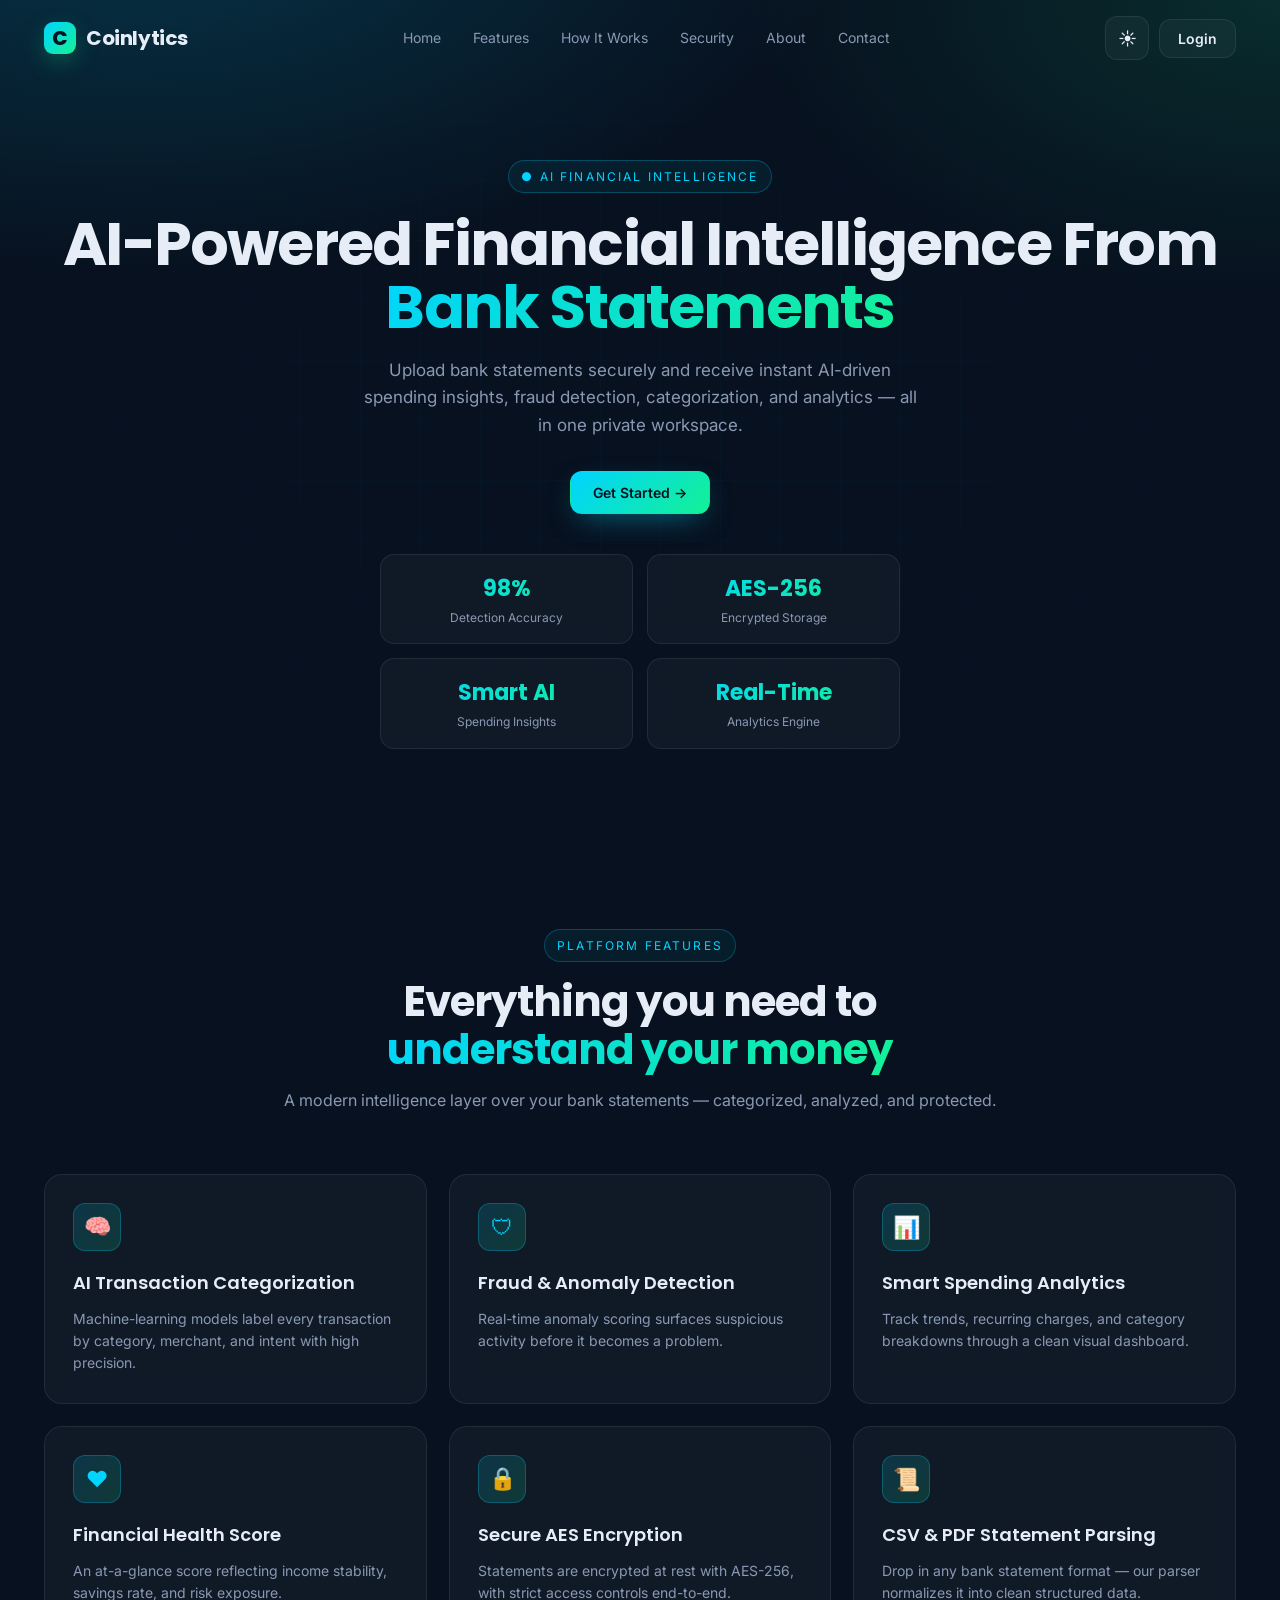
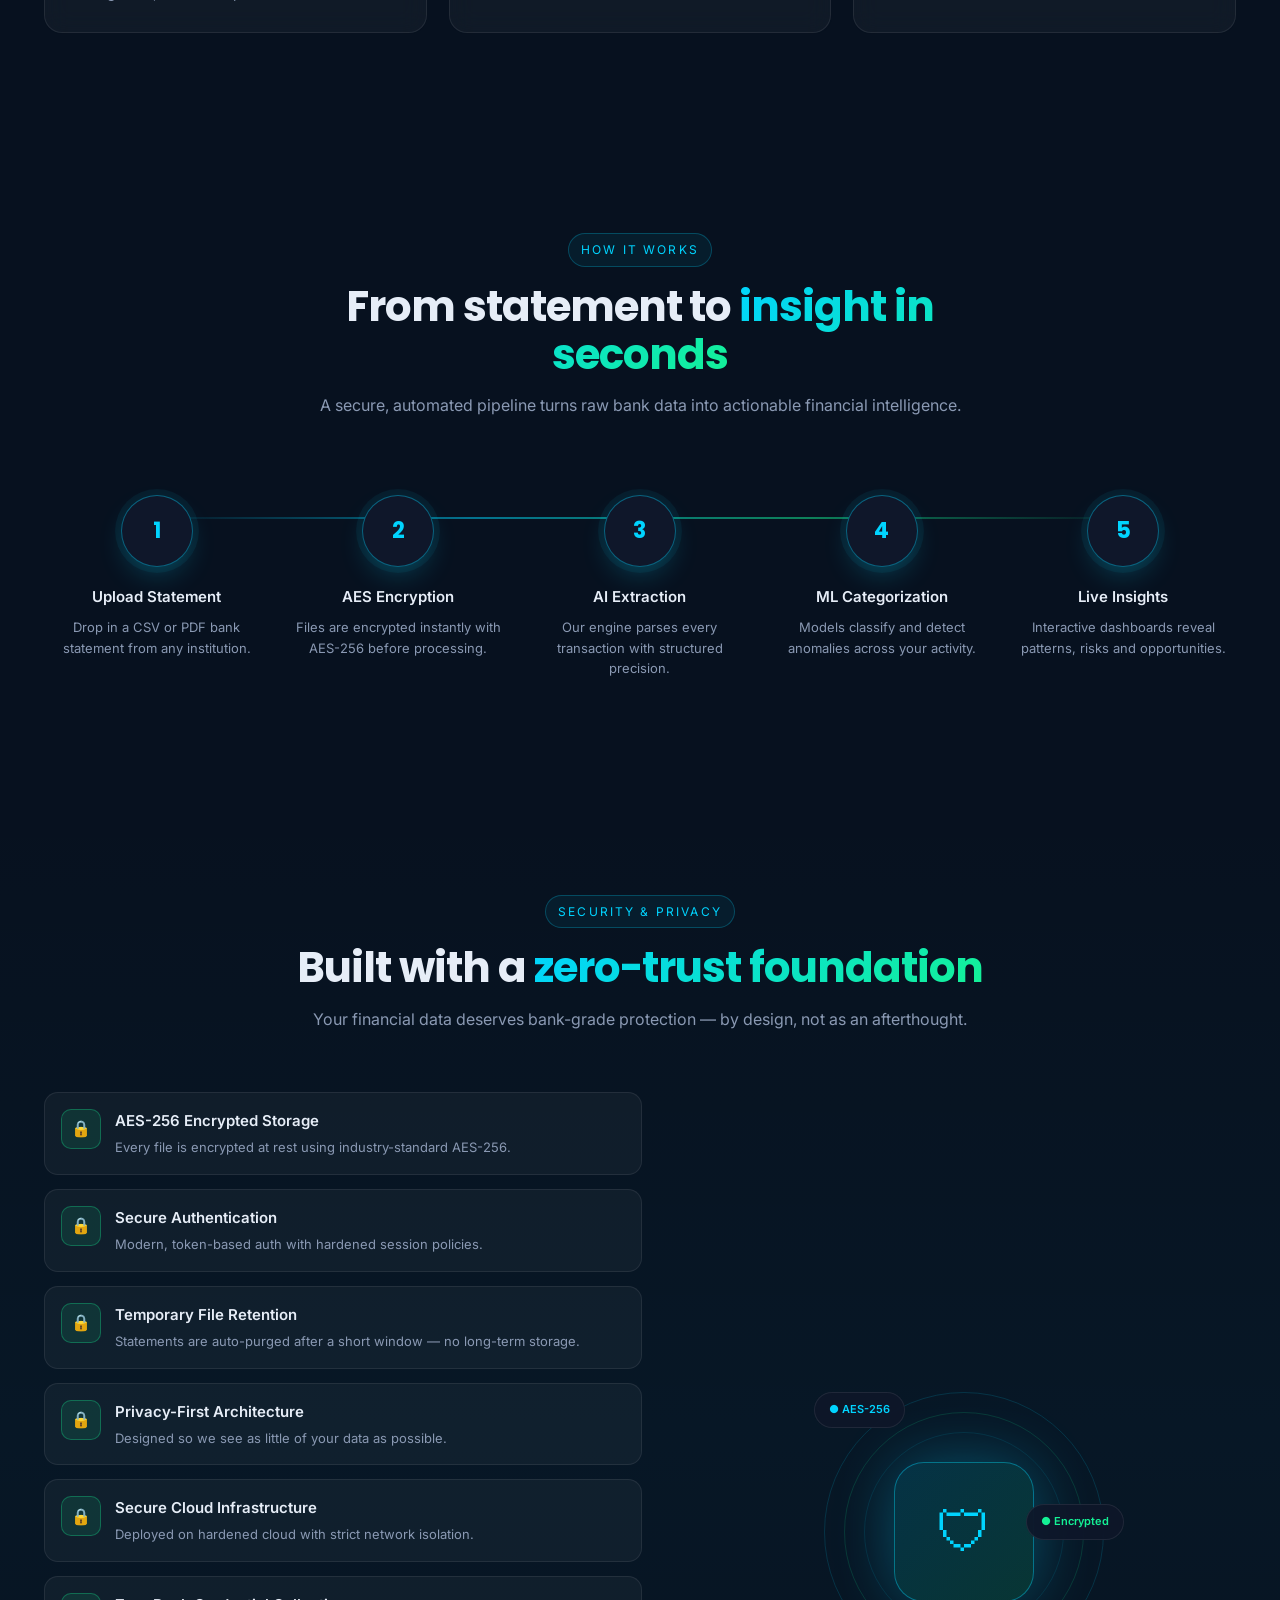
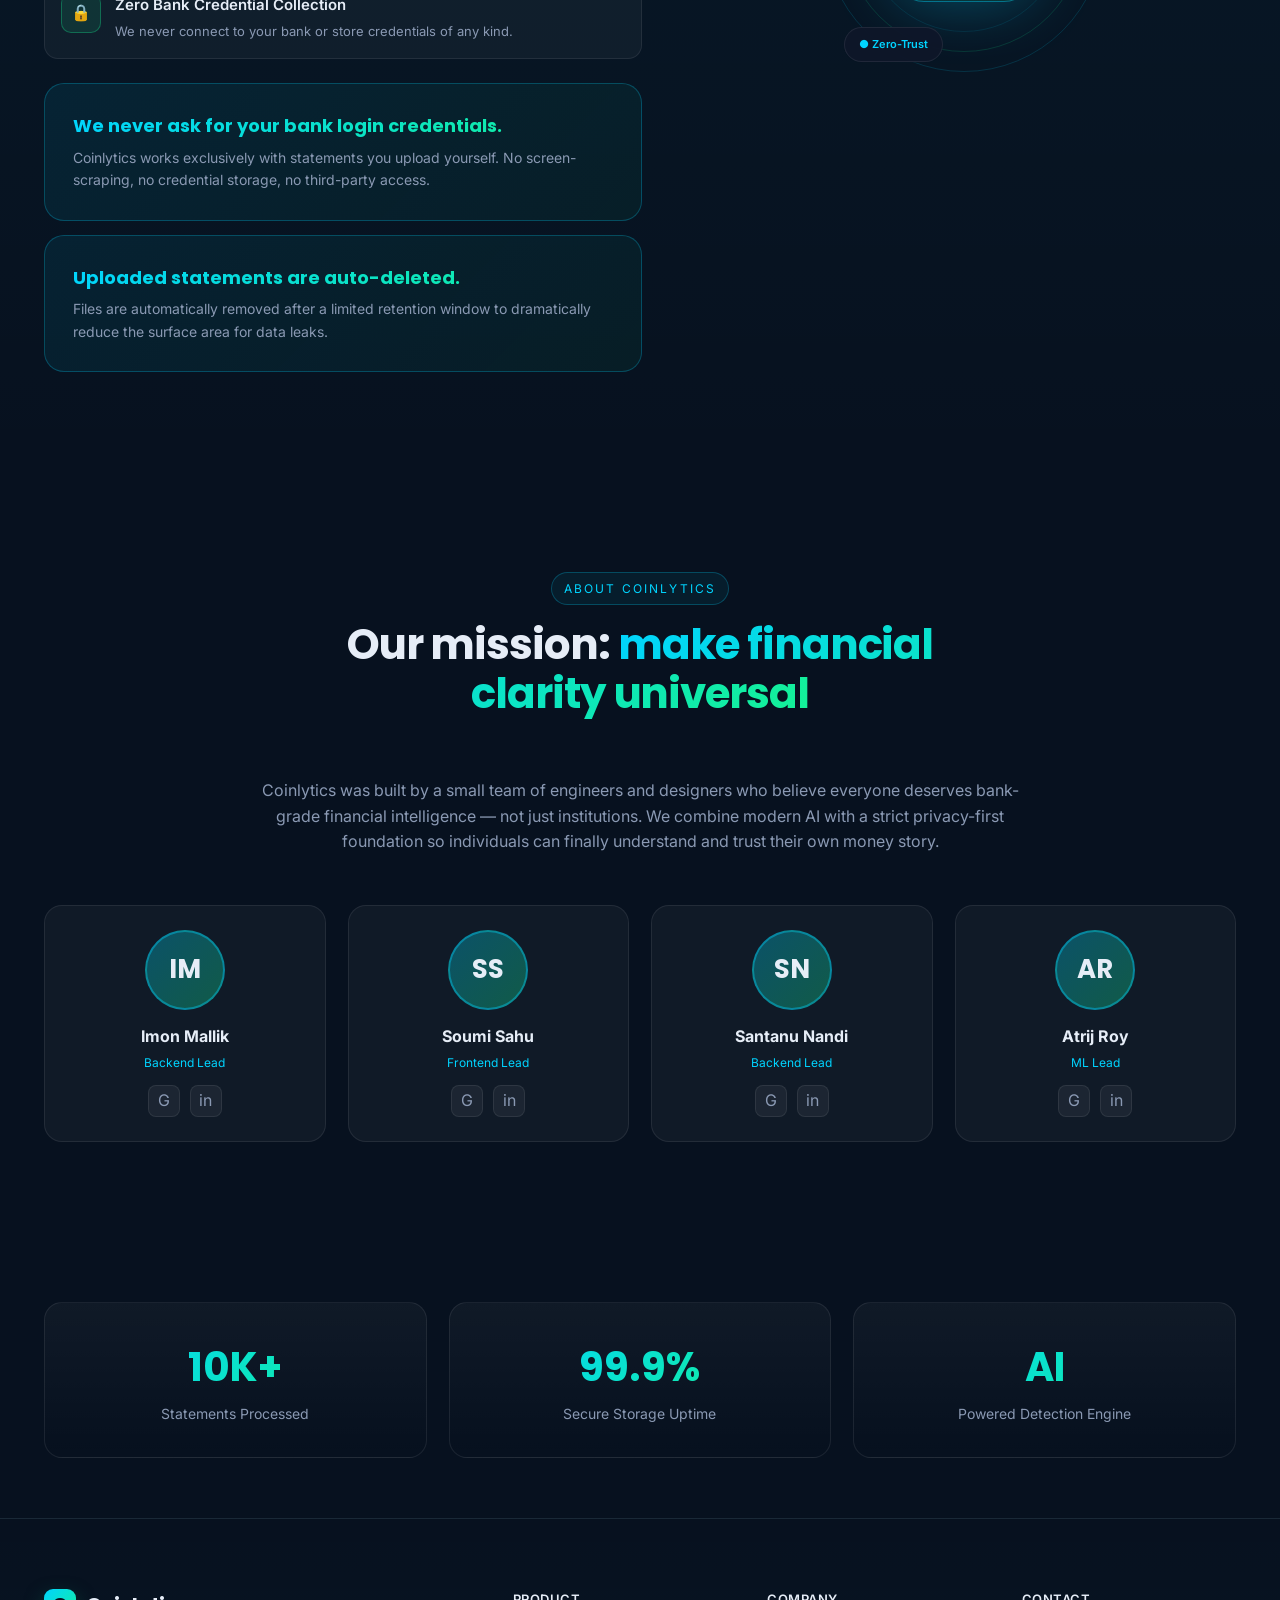
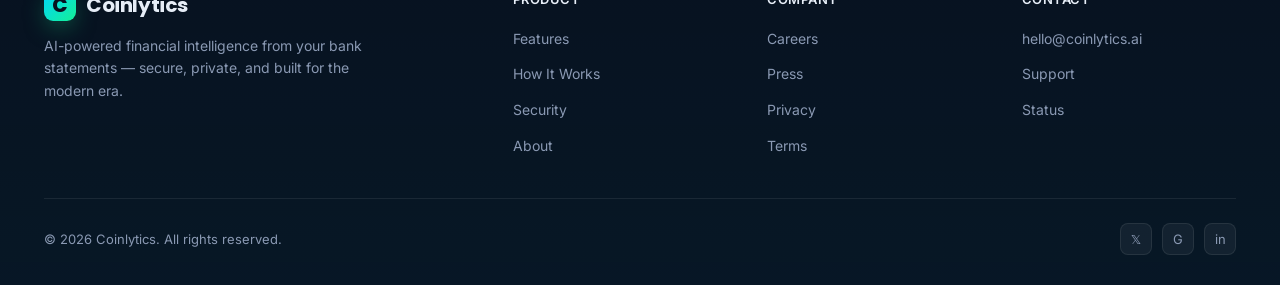
==== commit 68145e15: "github and linked in added" ====
--- a/frontend/src/index.html
+++ b/frontend/src/index.html
@@ -1,196 +1,375 @@
-login.html 
-
 <!DOCTYPE html>
 <html lang="en">
 <head>
   <meta charset="UTF-8" />
-  <meta name="viewport" content="width=device-width, initial-scale=1.0" />
-  <title>Coinlytics Authentication</title>
-
-  <!-- Fonts -->
-  <link rel="preconnect" href="https://fonts.googleapis.com">
-  <link href="https://fonts.googleapis.com/css2?family=Inter:wght@300;400;500;600;700&display=swap" rel="stylesheet">
-
-  <!-- Icons -->
-  <link
-    rel="stylesheet"
-    href="https://cdnjs.cloudflare.com/ajax/libs/font-awesome/6.5.2/css/all.min.css"
-  />
-
-  <link rel="stylesheet" href="css/login.css" />
+  <meta name="viewport" content="width=device-width, initial-scale=1.1" />
+  <title>Coinlytics — AI-Powered Financial Intelligence</title>
+  <meta name="description" content="Upload bank statements securely and receive instant AI-driven spending insights, fraud detection, categorization, and analytics." />
+  <meta property="og:title" content="Coinlytics — AI Financial Intelligence" />
+  <meta property="og:description" content="Secure, AI-powered analytics for your bank statements." />
+  <link rel="preconnect" href="https://fonts.googleapis.com" />
+  <link rel="preconnect" href="https://fonts.gstatic.com" crossorigin />
+  <link href="https://fonts.googleapis.com/css2?family=Inter:wght@400;500;600;700&family=Poppins:wght@500;600;700;800&family=Manrope:wght@400;500;600;700&display=swap" rel="stylesheet" />
+  <link rel="stylesheet" href="css/homepage1.css" />
 </head>
 <body>
 
-  <div class="background-glow glow-1"></div>
-  <div class="background-glow glow-2"></div>
-
-  <div class="container">
-
-    <!-- LEFT SECTION -->
-    <div class="left-section">
-
-      <div class="logo">
-        <i class="fa-solid fa-chart-line"></i>
+  <!-- NAVBAR -->
+  <header class="nav">
+    <div class="container nav-inner">
+      <a href="#home" class="logo">
+        <span class="logo-mark">C</span>
         <span>Coinlytics</span>
-      </div>
-
-      <div class="hero-content">
-        <h1>AI-Powered Financial Intelligence</h1>
-
-        <p>
-          Securely upload and analyze your bank statements
-          with advanced AI-powered insights.
+      </a>
+      <nav class="nav-links">
+        <a href="#home">Home</a>
+        <a href="#features">Features</a>
+        <a href="#how">How It Works</a>
+        <a href="#security">Security</a>
+        <a href="#about">About</a>
+        <a href="#contact">Contact</a>
+      </nav>
+      <div class="nav-actions">
+        <button class="theme-toggle" id="themeToggle" aria-label="Toggle theme">
+          ☀️
+        </button>
+      
+        <button class="btn btn-ghost" onclick="window.location.href='./login.html'">
+          Login
+        </button>
+      
+        <button class="hamburger" aria-label="Menu">
+          <span></span><span></span><span></span>
+        </button>
+      </div>
+    </div>
+  </header>
+
+  <!-- HERO -->
+  <section id="home" class="hero">
+    <div class="hero-bg"></div>
+    <div class="hero-grid-bg"></div>
+    <div class="container hero-inner">
+      <div class="reveal">
+        <span class="eyebrow">&#9679; AI Financial Intelligence</span>
+        <h1>
+          AI-Powered Financial Intelligence From
+          <span class="gradient-text">Bank Statements</span>
+        </h1>
+        <p class="lead">
+          Upload bank statements securely and receive instant AI-driven spending insights,
+          fraud detection, categorization, and analytics — all in one private workspace.
         </p>
-      </div>
-
-      <div class="visuals">
-
-        <div class="floating-card card-1">
-          <i class="fa-solid fa-shield-halved"></i>
-          <span>Bank-Grade Security</span>
-        </div>
-
-        <div class="floating-card card-2">
-          <i class="fa-solid fa-brain"></i>
-          <span>AI Expense Insights</span>
-        </div>
-
-        <div class="chart-card">
-          <div class="chart-bars">
-            <span></span>
-            <span></span>
-            <span></span>
-            <span></span>
-            <span></span>
-          </div>
-        </div>
-
-      </div>
-
-    </div>
-
-    <!-- RIGHT SECTION -->
-    <div class="right-section">
-
-      <div class="auth-card">
-
-        <!-- SIGN IN -->
-        <div class="form-container sign-in active">
-
-          <h2>Welcome Back</h2>
-          <p class="form-subtitle">
-            Sign in to continue to Coinlytics
-          </p>
-
-          <form>
-
-            <div class="input-group">
-              <i class="fa-regular fa-envelope"></i>
-              <input
-                type="email"
-                placeholder="Enter your email"
-              />
-            </div>
-
-            <div class="input-group">
-              <i class="fa-solid fa-lock"></i>
-
-              <input
-                type="password"
-                placeholder="Enter your password"
-                class="password-input"
-              />
-
-              <i class="fa-regular fa-eye toggle-password"></i>
-            </div>
-
-            <button type="submit" class="btn">
-              Sign In
-            </button>
-
-          </form>
-
-          <div class="switch-form">
-            Don't have an account?
-            <span id="show-signup">Create Account</span>
-          </div>
-
-        </div>
-
-        <!-- SIGN UP -->
-        <div class="form-container sign-up">
-
-          <h2>Create Account</h2>
-
-          <p class="form-subtitle">
-            Start your AI-powered finance journey
-          </p>
-
-          <form>
-
-            <div class="input-group">
-              <i class="fa-regular fa-user"></i>
-              <input
-                type="text"
-                placeholder="Enter your full name"
-              />
-            </div>
-
-            <div class="input-group">
-              <i class="fa-solid fa-phone"></i>
-              <input
-                type="tel"
-                placeholder="Enter your phone number"
-              />
-            </div>
-
-            <div class="input-group">
-              <i class="fa-regular fa-envelope"></i>
-              <input
-                type="email"
-                placeholder="Enter your email"
-              />
-            </div>
-
-            <div class="input-group">
-              <i class="fa-solid fa-lock"></i>
-
-              <input
-                type="password"
-                placeholder="Create a secure password"
-                class="password-input"
-              />
-
-              <i class="fa-regular fa-eye toggle-password"></i>
-            </div>
-
-            <button type="submit" class="btn">
-              Create Account
-            </button>
-
-          </form>
-
-          <div class="switch-form">
-            Already have an account?
-            <span id="show-signin">Sign In</span>
-          </div>
-
-        </div>
-
-        <!-- SECURITY MESSAGE -->
-        <div class="security-message">
-          <i class="fa-solid fa-shield"></i>
-          Your data is encrypted and securely protected.
-        </div>
-
-      </div>
-
-    </div>
-
-  </div>
-
-  <script src="js/login.js"></script>
+        <div class="hero-ctas">
+          <button class="btn btn-primary" onclick="window.location.href='./login.html'">
+            Get Started &#8594;
+          </button>
+        </div>
+        <div class="hero-stats">
+          <div class="stat-card"><div class="num gradient-text">98%</div><div class="label">Detection Accuracy</div></div>
+          <div class="stat-card"><div class="num gradient-text">AES-256</div><div class="label">Encrypted Storage</div></div>
+          <div class="stat-card"><div class="num gradient-text">Smart AI</div><div class="label">Spending Insights</div></div>
+          <div class="stat-card"><div class="num gradient-text">Real-Time</div><div class="label">Analytics Engine</div></div>
+        </div>
+      </div>
+
+      <!--
+      <div class="hero-visual reveal">
+        <div class="float-card float-1">
+          <div class="badge">&#8593;</div>
+          <div><div style="font-weight: 600;">+$2,340</div><div style="color: var(--muted);">Income detected</div></div>
+        </div>
+        <div class="float-card float-2">
+          <span class="pulse-dot"></span>
+          <div><div style="font-weight: 600;">Anomaly flagged</div><div style="color: var(--muted);">$4,820 wire</div></div>
+        </div>
+        <div class="float-card float-3">
+          <div class="badge" style="background: rgba(20,241,149,0.2); color: var(--neon);">AI</div>
+          <div><div style="font-weight: 600;">Score: 842</div><div style="color: var(--muted);">Financial health</div></div>
+        </div>
+
+        <div class="dash">
+          <div class="dash-head">
+            <h4>Account Overview</h4>
+            <div class="dash-dots"><span></span><span></span><span></span></div>
+          </div>
+          <div class="dash-balance">$48,392.10<span class="delta">+12.4%</span></div>
+          <div class="dash-sub">Net cash flow &#183; last 30 days</div>
+
+          <svg class="dash-chart" viewBox="0 0 400 140" preserveAspectRatio="none">
+            <defs>
+              <linearGradient id="g1" x1="0" x2="0" y1="0" y2="1">
+                <stop offset="0%" stop-color="#00d4ff" stop-opacity="0.45" />
+                <stop offset="100%" stop-color="#00d4ff" stop-opacity="0" />
+              </linearGradient>
+              <linearGradient id="g2" x1="0" x2="1" y1="0" y2="1">
+                <stop offset="0%" stop-color="#00d4ff" />
+                <stop offset="100%" stop-color="#14f195" />
+              </linearGradient>
+            </defs>
+            <path d="M0,110 C40,90 70,100 100,80 C140,55 170,70 200,55 C240,35 270,50 300,40 C340,25 370,30 400,15 L400,140 L0,140 Z" fill="url(#g1)" />
+            <path d="M0,110 C40,90 70,100 100,80 C140,55 170,70 200,55 C240,35 270,50 300,40 C340,25 370,30 400,15" fill="none" stroke="url(#g2)" stroke-width="2.5" />
+          </svg>
+
+          <div class="dash-list">
+            <div class="dash-tx">
+              <div class="left"><div class="ico">$</div><div><div>Stripe Payout</div><div style="color: var(--muted); font-size: 11px;">Today &#183; Income</div></div></div>
+              <div class="amount">+$2,340.00</div>
+            </div>
+            <div class="dash-tx">
+              <div class="left"><div class="ico" style="background: rgba(20,241,149,0.12); color: var(--neon);">&#9733;</div><div><div>Whole Foods</div><div style="color: var(--muted); font-size: 11px;">Yesterday &#183; Food</div></div></div>
+              <div class="amount neg">&#8722;$84.20</div>
+            </div>
+            <div class="dash-tx">
+              <div class="left"><div class="ico" style="background: rgba(255,107,139,0.12); color: #ff6b8b;">&#9888;</div><div><div>Unknown Merchant</div><div style="color: var(--muted); font-size: 11px;">Flagged &#183; Anomaly</div></div></div>
+              <div class="amount neg">&#8722;$4,820.00</div>
+            </div>
+          </div>
+        </div>
+      </div>
+      -->
+    </div>
+  </section>
+
+  <!-- FEATURES -->
+  <section id="features" class="section">
+    <div class="container">
+      <div class="section-head reveal">
+        <span class="eyebrow">Platform Features</span>
+        <h2>Everything you need to <span class="gradient-text">understand your money</span></h2>
+        <p>A modern intelligence layer over your bank statements &#8212; categorized, analyzed, and protected.</p>
+      </div>
+      <div class="features-grid">
+        <div class="feature reveal">
+          <div class="icon" style="font-size: 22px;">&#129504;</div>
+          <h3>AI Transaction Categorization</h3>
+          <p>Machine-learning models label every transaction by category, merchant, and intent with high precision.</p>
+        </div>
+        <div class="feature reveal">
+          <div class="icon" style="font-size: 22px;">&#128737;</div>
+          <h3>Fraud &amp; Anomaly Detection</h3>
+          <p>Real-time anomaly scoring surfaces suspicious activity before it becomes a problem.</p>
+        </div>
+        <div class="feature reveal">
+          <div class="icon" style="font-size: 22px;">&#128202;</div>
+          <h3>Smart Spending Analytics</h3>
+          <p>Track trends, recurring charges, and category breakdowns through a clean visual dashboard.</p>
+        </div>
+        <div class="feature reveal">
+          <div class="icon" style="font-size: 22px;">&#9829;</div>
+          <h3>Financial Health Score</h3>
+          <p>An at-a-glance score reflecting income stability, savings rate, and risk exposure.</p>
+        </div>
+        <div class="feature reveal">
+          <div class="icon" style="font-size: 22px;">&#128274;</div>
+          <h3>Secure AES Encryption</h3>
+          <p>Statements are encrypted at rest with AES-256, with strict access controls end-to-end.</p>
+        </div>
+        <div class="feature reveal">
+          <div class="icon" style="font-size: 22px;">&#128220;</div>
+          <h3>CSV &amp; PDF Statement Parsing</h3>
+          <p>Drop in any bank statement format &#8212; our parser normalizes it into clean structured data.</p>
+        </div>
+      </div>
+    </div>
+  </section>
+
+  <!-- HOW IT WORKS -->
+  <section id="how" class="section">
+    <div class="container">
+      <div class="section-head reveal">
+        <span class="eyebrow">How It Works</span>
+        <h2>From statement to <span class="gradient-text">insight in seconds</span></h2>
+        <p>A secure, automated pipeline turns raw bank data into actionable financial intelligence.</p>
+      </div>
+      <div class="steps">
+        <div class="step reveal">
+          <div class="step-num">1</div>
+          <h4>Upload Statement</h4>
+          <p>Drop in a CSV or PDF bank statement from any institution.</p>
+        </div>
+        <div class="step reveal">
+          <div class="step-num">2</div>
+          <h4>AES Encryption</h4>
+          <p>Files are encrypted instantly with AES-256 before processing.</p>
+        </div>
+        <div class="step reveal">
+          <div class="step-num">3</div>
+          <h4>AI Extraction</h4>
+          <p>Our engine parses every transaction with structured precision.</p>
+        </div>
+        <div class="step reveal">
+          <div class="step-num">4</div>
+          <h4>ML Categorization</h4>
+          <p>Models classify and detect anomalies across your activity.</p>
+        </div>
+        <div class="step reveal">
+          <div class="step-num">5</div>
+          <h4>Live Insights</h4>
+          <p>Interactive dashboards reveal patterns, risks and opportunities.</p>
+        </div>
+      </div>
+    </div>
+  </section>
+
+  <!-- SECURITY -->
+  <section id="security" class="section security">
+    <div class="container">
+      <div class="section-head reveal">
+        <span class="eyebrow">Security &amp; Privacy</span>
+        <h2>Built with a <span class="gradient-text">zero-trust foundation</span></h2>
+        <p>Your financial data deserves bank-grade protection &#8212; by design, not as an afterthought.</p>
+      </div>
+      <div class="security-grid">
+        <div class="reveal">
+          <div class="security-list">
+            <div class="sec-item">
+              <div class="ico">&#128274;</div>
+              <div><h4>AES-256 Encrypted Storage</h4><p>Every file is encrypted at rest using industry-standard AES-256.</p></div>
+            </div>
+            <div class="sec-item">
+              <div class="ico">&#128274;</div>
+              <div><h4>Secure Authentication</h4><p>Modern, token-based auth with hardened session policies.</p></div>
+            </div>
+            <div class="sec-item">
+              <div class="ico">&#128274;</div>
+              <div><h4>Temporary File Retention</h4><p>Statements are auto-purged after a short window &#8212; no long-term storage.</p></div>
+            </div>
+            <div class="sec-item">
+              <div class="ico">&#128274;</div>
+              <div><h4>Privacy-First Architecture</h4><p>Designed so we see as little of your data as possible.</p></div>
+            </div>
+            <div class="sec-item">
+              <div class="ico">&#128274;</div>
+              <div><h4>Secure Cloud Infrastructure</h4><p>Deployed on hardened cloud with strict network isolation.</p></div>
+            </div>
+            <div class="sec-item">
+              <div class="ico">&#128274;</div>
+              <div><h4>Zero Bank Credential Collection</h4><p>We never connect to your bank or store credentials of any kind.</p></div>
+            </div>
+          </div>
+          <div class="sec-highlight">
+            <strong class="gradient-text">We never ask for your bank login credentials.</strong>
+            <p>Coinlytics works exclusively with statements you upload yourself. No screen-scraping, no credential storage, no third-party access.</p>
+          </div>
+          <div class="sec-highlight" style="margin-top: 14px;">
+            <strong class="gradient-text">Uploaded statements are auto-deleted.</strong>
+            <p>Files are automatically removed after a limited retention window to dramatically reduce the surface area for data leaks.</p>
+          </div>
+        </div>
+        <div class="sec-visual reveal">
+          <div class="shield-wrap">
+            <div class="shield-ring"></div>
+            <div class="shield-ring"></div>
+            <div class="shield-ring"></div>
+            <div class="shield-core" style="font-size: 56px;">&#128737;</div>
+            <div class="shield-badge sb-1">&#9679; AES-256</div>
+            <div class="shield-badge sb-2">&#9679; Encrypted</div>
+            <div class="shield-badge sb-3">&#9679; Zero-Trust</div>
+          </div>
+        </div>
+      </div>
+    </div>
+  </section>
+
+  <!-- ABOUT -->
+  <section id="about" class="section">
+    <div class="container">
+      <div class="section-head reveal">
+        <span class="eyebrow">About Coinlytics</span>
+        <h2>Our mission: <span class="gradient-text">make financial clarity universal</span></h2>
+      </div>
+      <p class="about-intro reveal">
+        Coinlytics was built by a small team of engineers and designers who believe everyone deserves
+        bank-grade financial intelligence &#8212; not just institutions. We combine modern AI with a strict
+        privacy-first foundation so individuals can finally understand and trust their own money story.
+      </p>
+      <div class="team-grid">
+        <div class="member reveal">
+          <div class="avatar">IM</div>
+          <h4>Imon Mallik</h4>
+          <div class="role">Backend Lead</div>
+          <div class="socials">
+            <a href="https://github.com/CyberPokemon" aria-label="GitHub">G</a>
+            <a href="www.linkedin.com/in/imon-mallik-2821a8358" aria-label="LinkedIn">in</a>
+          </div>
+        </div>
+        <div class="member reveal">
+          <div class="avatar">SS</div>
+          <h4>Soumi Sahu</h4>
+          <div class="role">Frontend Lead</div>
+          <div class="socials">
+            <a href="https://github.com/codewizard017" aria-label="GitHub">G</a>
+            <a href="https://www.linkedin.com/in/soumi-sahu-a1733028b" aria-label="LinkedIn">in</a>
+          </div>
+        </div>
+        <div class="member reveal">
+          <div class="avatar">SN</div>
+          <h4>Santanu Nandi</h4>
+          <div class="role">Backend Lead</div>
+          <div class="socials">
+            <a href="https://github.com/Mrsantanunandi" aria-label="GitHub">G</a>
+            <a href="https://www.linkedin.com/in/santanu-nandi-96014428b" aria-label="LinkedIn">in</a>
+          </div>
+        </div>
+        <div class="member reveal">
+          <div class="avatar">AR</div>
+          <h4>Atrij Roy</h4>
+          <div class="role">ML Lead</div>
+          <div class="socials">
+            <a href="https://github.com/atr86" aria-label="GitHub">G</a>
+            <a href="https://www.linkedin.com/in/atrij-roy-0077b8287" aria-label="LinkedIn">in</a>
+          </div>
+        </div>
+      </div>
+    </div>
+  </section>
+
+  <!-- TRUST -->
+  <section class="trust">
+    <div class="container">
+      <div class="trust-grid">
+        <div class="trust-card reveal"><div class="num">10K+</div><div class="lbl">Statements Processed</div></div>
+        <div class="trust-card reveal"><div class="num">99.9%</div><div class="lbl">Secure Storage Uptime</div></div>
+        <div class="trust-card reveal"><div class="num">AI</div><div class="lbl">Powered Detection Engine</div></div>
+      </div>
+    </div>
+  </section>
+
+  <!-- FOOTER -->
+  <footer id="contact" class="footer">
+    <div class="container">
+      <div class="foot-grid">
+        <div class="foot-about">
+          <a href="#home" class="logo">
+            <span class="logo-mark">C</span><span>Coinlytics</span>
+          </a>
+          <p>AI-powered financial intelligence from your bank statements &#8212; secure, private, and built for the modern era.</p>
+        </div>
+        <div class="foot-col">
+          <h5>PRODUCT</h5>
+          <ul><li><a href="#features">Features</a></li><li><a href="#how">How It Works</a></li><li><a href="#security">Security</a></li><li><a href="#about">About</a></li></ul>
+        </div>
+        <div class="foot-col">
+          <h5>COMPANY</h5>
+          <ul><li><a href="#">Careers</a></li><li><a href="#">Press</a></li><li><a href="#">Privacy</a></li><li><a href="#">Terms</a></li></ul>
+        </div>
+        <div class="foot-col">
+          <h5>CONTACT</h5>
+          <ul><li><a href="mailto:hello@coinlytics.ai">hello@coinlytics.ai</a></li><li><a href="#">Support</a></li><li><a href="#">Status</a></li></ul>
+        </div>
+      </div>
+      <div class="foot-bottom">
+        <div>&#169; 2026 Coinlytics. All rights reserved.</div>
+        <div class="socials">
+          <a href="#" aria-label="Twitter">&#120143;</a>
+          <a href="#" aria-label="GitHub">G</a>
+          <a href="#" aria-label="LinkedIn">in</a>
+        </div>
+      </div>
+    </div>
+  </footer>
+
+  <script src="js/homepage1.js"></script>
 </body>
 </html>
-
-
--- a/frontend/src/css/homepage1.css
+++ b/frontend/src/css/homepage1.css
@@ -0,0 +1,369 @@
+/* ========== Coinlytics — Fintech Landing ========== */
+:root {
+  --bg-0: #07111f;
+  --bg-1: #0f172a;
+  --bg-2: #0b1626;
+  --cyan: #00d4ff;
+  --neon: #14f195;
+  --text: #e6edf7;
+  --muted: #8a99b3;
+  --border: rgba(255, 255, 255, 0.08);
+  --glass: rgba(255, 255, 255, 0.04);
+  --glass-strong: rgba(255, 255, 255, 0.07);
+  --shadow-lg: 0 30px 80px -20px rgba(0, 212, 255, 0.25);
+  --shadow-card: 0 10px 40px -10px rgba(0, 0, 0, 0.5);
+  --grad-primary: linear-gradient(135deg, #00d4ff 0%, #14f195 100%);
+  --grad-bg: radial-gradient(1200px 600px at 10% -10%, rgba(0, 212, 255, 0.18), transparent 60%),
+             radial-gradient(900px 500px at 100% 0%, rgba(20, 241, 149, 0.12), transparent 60%);
+  --font-sans: 'Inter', 'Manrope', 'Poppins', system-ui, -apple-system, sans-serif;
+  --font-display: 'Poppins', 'Inter', sans-serif;
+}
+
+body.light-mode {
+  --bg: #f4f7fb;
+  --bg-2: #ffffff;
+  --bg-3: #eef2f8;
+
+  --glass: rgba(255,255,255,0.7);
+  --glass-strong: rgba(255,255,255,0.9);
+
+  --text: #111827;
+  --muted: #6b7280;
+
+  --border: rgba(15,23,42,0.08);
+
+  background:
+    radial-gradient(circle at top left, rgba(0,212,255,0.08), transparent 30%),
+    radial-gradient(circle at bottom right, rgba(20,241,149,0.08), transparent 30%),
+    var(--bg);
+}
+
+* { margin: 0; padding: 0; box-sizing: border-box; }
+html { scroll-behavior: smooth; }
+body {
+  font-family: var(--font-sans);
+  background: var(--bg-0);
+  color: var(--text);
+  line-height: 1.6;
+  overflow-x: hidden;
+  -webkit-font-smoothing: antialiased;
+}
+a { color: inherit; text-decoration: none; }
+img { max-width: 100%; display: block; }
+button { font-family: inherit; cursor: pointer; border: none; background: none; color: inherit; }
+
+.container { max-width: 1240px; margin: 0 auto; padding: 0 24px; }
+.eyebrow { display: inline-block; font-size: 12px; letter-spacing: 0.18em; text-transform: uppercase;
+  color: var(--cyan); padding: 6px 12px; border: 1px solid rgba(0,212,255,0.25);
+  border-radius: 999px; background: rgba(0,212,255,0.06); }
+.gradient-text { background: var(--grad-primary); -webkit-background-clip: text; background-clip: text; color: transparent; }
+
+/* Buttons */
+.btn { display: inline-flex; align-items: center; gap: 8px; padding: 12px 22px;
+  border-radius: 12px; font-weight: 600; font-size: 14px; transition: all .25s ease;
+  border: 1px solid transparent; }
+.btn-primary { background: var(--grad-primary); color: #07111f;
+  box-shadow: 0 10px 30px -10px rgba(0,212,255,0.5); }
+.btn-primary:hover { transform: translateY(-2px); box-shadow: 0 18px 40px -10px rgba(0,212,255,0.7); }
+.btn-ghost { background: var(--glass); border-color: var(--border); color: var(--text); backdrop-filter: blur(10px); }
+.btn-ghost:hover { background: var(--glass-strong); border-color: rgba(0,212,255,0.4); }
+
+/* ===== Navbar ===== */
+.nav { position: fixed; top: 0; left: 0; right: 0; z-index: 100;
+  transition: all .3s ease; padding: 16px 0; }
+.nav.scrolled { background: rgba(7,17,31,0.75); backdrop-filter: blur(18px);
+  border-bottom: 1px solid var(--border); padding: 10px 0; }
+.nav-inner { display: flex; align-items: center; justify-content: space-between; }
+.logo { display: flex; align-items: center; gap: 10px; font-family: var(--font-display);
+  font-weight: 700; font-size: 20px; letter-spacing: -0.02em; }
+.logo-mark { width: 32px; height: 32px; border-radius: 9px; background: var(--grad-primary);
+  display: grid; place-items: center; color: #07111f; font-weight: 800;
+  box-shadow: 0 8px 24px -6px rgba(20,241,149,0.5); }
+.nav-links { display: flex; gap: 32px; }
+.nav-links a { font-size: 14px; color: var(--muted); transition: color .2s ease; position: relative; }
+.nav-links a:hover { color: var(--text); }
+.nav-links a::after { content: ''; position: absolute; left: 0; bottom: -6px; width: 0; height: 2px;
+  background: var(--grad-primary); transition: width .25s ease; border-radius: 2px; }
+.nav-links a:hover::after { width: 100%; }
+.nav-actions { display: flex; align-items: center; gap: 10px; }
+.nav-actions .btn { padding: 10px 18px; }
+.hamburger { display: none; width: 40px; height: 40px; border-radius: 10px;
+  background: var(--glass); border: 1px solid var(--border); place-items: center; }
+.hamburger span { display: block; width: 18px; height: 2px; background: var(--text); margin: 3px 1px; border-radius: 2px; transition: .3s; }
+.hamburger.open span:nth-child(1) { transform: translateY(5px) rotate(45deg); }
+.hamburger.open span:nth-child(2) { opacity: 0; }
+.hamburger.open span:nth-child(3) { transform: translateY(-5px) rotate(-45deg); }
+
+.theme-toggle {
+  width: 44px;
+  height: 44px;
+  border-radius: 12px;
+  border: 1px solid var(--border);
+  background: var(--glass);
+  color: var(--text);
+  cursor: pointer;
+  font-size: 18px;
+  display: grid;
+  place-items: center;
+  transition: all 0.3s ease;
+  backdrop-filter: blur(10px);
+}
+
+.theme-toggle:hover {
+  transform: translateY(-2px);
+  border-color: rgba(0,212,255,0.35);
+  box-shadow: 0 10px 30px rgba(0,212,255,0.12);
+}
+
+/* ===== Hero ===== */
+.hero { position: relative; padding: 160px 0 80px; overflow: hidden; }
+.hero-bg { position: absolute; inset: 0; background: var(--grad-bg); z-index: 0; }
+.hero-grid-bg { position: absolute; inset: 0; opacity: 0.4; z-index: 0;
+  background-image:
+    linear-gradient(rgba(0,212,255,0.06) 1px, transparent 1px),
+    linear-gradient(90deg, rgba(0,212,255,0.06) 1px, transparent 1px);
+  background-size: 60px 60px;
+  mask-image: radial-gradient(ellipse at center, black 30%, transparent 75%);
+}
+/*.hero-inner { position: relative; z-index: 1; display: grid;
+  grid-template-columns: 1.1fr 1fr; gap: 60px; align-items: center; }*/
+.hero-inner {
+  position: relative;
+  z-index: 1;
+  display: flex;
+  justify-content: center;
+  text-align: center;
+}
+.hero-copy {
+  max-width: 900px;
+  margin: auto;
+}
+
+.hero p.lead {
+  max-width: 760px;
+  margin-left: auto;
+  margin-right: auto;
+}
+
+.hero-ctas {
+  justify-content: center;
+}
+
+.hero-stats {
+  margin: auto;
+}
+
+.hero h1 { font-family: var(--font-display); font-size: clamp(36px, 5vw, 60px);
+  line-height: 1.05; letter-spacing: -0.03em; font-weight: 700; margin: 20px 0 18px; }
+.hero p.lead { font-size: 17px; color: var(--muted); max-width: 560px; margin-bottom: 32px; }
+.hero-ctas { display: flex; gap: 14px; flex-wrap: wrap; margin-bottom: 40px; }
+.hero-stats { display: grid; grid-template-columns: repeat(2, 1fr); gap: 14px; max-width: 520px; }
+.stat-card { padding: 16px; border-radius: 14px; background: var(--glass);
+  border: 1px solid var(--border); backdrop-filter: blur(12px); }
+.stat-card .num { font-family: var(--font-display); font-size: 22px; font-weight: 700; }
+.stat-card .label { font-size: 12px; color: var(--muted); margin-top: 2px; }
+
+/* Hero visual */
+.hero-visual { position: relative; height: 540px; }
+.dash { position: absolute; inset: 0; border-radius: 20px;
+  background: linear-gradient(160deg, rgba(15,23,42,0.9), rgba(11,22,38,0.7));
+  border: 1px solid var(--border); backdrop-filter: blur(20px);
+  box-shadow: var(--shadow-lg); padding: 22px; overflow: hidden; }
+.dash::before { content: ''; position: absolute; inset: -2px; border-radius: 22px; padding: 1px;
+  background: linear-gradient(135deg, rgba(0,212,255,0.5), transparent 40%, rgba(20,241,149,0.4));
+  -webkit-mask: linear-gradient(#000 0 0) content-box, linear-gradient(#000 0 0);
+  -webkit-mask-composite: xor; mask-composite: exclude; pointer-events: none; }
+.dash-head { display: flex; justify-content: space-between; align-items: center; margin-bottom: 18px; }
+.dash-head h4 { font-size: 13px; color: var(--muted); font-weight: 500; }
+.dash-dots { display: flex; gap: 6px; }
+.dash-dots span { width: 8px; height: 8px; border-radius: 50%; background: rgba(255,255,255,0.15); }
+.dash-balance { font-family: var(--font-display); font-size: 32px; font-weight: 700; }
+.dash-balance .delta { font-size: 13px; color: var(--neon); margin-left: 8px; }
+.dash-sub { font-size: 12px; color: var(--muted); margin-bottom: 18px; }
+.dash-chart { height: 140px; margin-bottom: 18px; }
+.dash-list { display: flex; flex-direction: column; gap: 10px; }
+.dash-tx { display: flex; justify-content: space-between; align-items: center;
+  padding: 10px 12px; background: rgba(255,255,255,0.025); border-radius: 10px;
+  border: 1px solid rgba(255,255,255,0.04); font-size: 13px; }
+.dash-tx .ico { width: 28px; height: 28px; border-radius: 8px; background: rgba(0,212,255,0.12);
+  display: grid; place-items: center; color: var(--cyan); margin-right: 10px; font-size: 12px; }
+.dash-tx .left { display: flex; align-items: center; }
+.dash-tx .amount { color: var(--neon); font-weight: 600; }
+.dash-tx .amount.neg { color: #ff6b8b; }
+
+/* Floating cards */
+.float-card { position: absolute; padding: 14px 16px; border-radius: 14px;
+  background: rgba(15,23,42,0.85); border: 1px solid var(--border);
+  backdrop-filter: blur(14px); box-shadow: var(--shadow-card);
+  font-size: 12px; display: flex; align-items: center; gap: 10px; }
+.float-card .badge { width: 32px; height: 32px; border-radius: 10px;
+  display: grid; place-items: center; background: var(--grad-primary); color: #07111f; }
+.float-1 { top: 30px; left: -30px; animation: float 6s ease-in-out infinite; }
+.float-2 { bottom: 60px; right: -20px; animation: float 7s ease-in-out infinite reverse; }
+.float-3 { top: 50%; right: -40px; animation: float 5s ease-in-out infinite; }
+
+@keyframes float { 0%,100% { transform: translateY(0); } 50% { transform: translateY(-12px); } }
+@keyframes pulse-glow { 0%,100% { box-shadow: 0 0 0 0 rgba(20,241,149,0.4); }
+  50% { box-shadow: 0 0 0 12px rgba(20,241,149, 0); } }
+.pulse-dot { width: 8px; height: 8px; border-radius: 50%; background: var(--neon); animation: pulse-glow 2s infinite; }
+
+/* ===== Sections shared ===== */
+.section { padding: 100px 0; position: relative; }
+.section-head { text-align: center; max-width: 720px; margin: 0 auto 60px; }
+.section-head h2 { font-family: var(--font-display); font-size: clamp(28px, 3.5vw, 42px);
+  font-weight: 700; letter-spacing: -0.025em; margin: 16px 0 14px; line-height: 1.15; }
+.section-head p { color: var(--muted); font-size: 16px; }
+
+/* ===== Features ===== */
+.features-grid { display: grid; grid-template-columns: repeat(3, 1fr); gap: 22px; }
+.feature { padding: 28px; border-radius: 18px; background: var(--glass);
+  border: 1px solid var(--border); backdrop-filter: blur(12px);
+  transition: all .35s ease; position: relative; overflow: hidden; }
+.feature::before { content: ''; position: absolute; inset: 0;
+  background: radial-gradient(400px circle at var(--mx, 50%) var(--my, 0%), rgba(0,212,255,0.08), transparent 40%);
+  opacity: 0; transition: opacity .3s ease; pointer-events: none; }
+.feature:hover { transform: translateY(-6px); border-color: rgba(0,212,255,0.35);
+  box-shadow: 0 30px 60px -20px rgba(0,212,255,0.25); }
+.feature:hover::before { opacity: 1; }
+.feature .icon { width: 48px; height: 48px; border-radius: 12px;
+  background: linear-gradient(135deg, rgba(0,212,255,0.15), rgba(20,241,149,0.15));
+  border: 1px solid rgba(0,212,255,0.25); display: grid; place-items: center;
+  color: var(--cyan); margin-bottom: 18px; }
+.feature h3 { font-size: 18px; font-weight: 600; margin-bottom: 10px; font-family: var(--font-display); }
+.feature p { color: var(--muted); font-size: 14px; }
+
+/* ===== How It Works ===== */
+.steps { display: grid; grid-template-columns: repeat(5, 1fr); gap: 16px; position: relative; }
+.steps::before { content: ''; position: absolute; top: 38px; left: 8%; right: 8%; height: 2px;
+  background: linear-gradient(90deg, transparent, rgba(0,212,255,0.5), rgba(20,241,149,0.5), transparent);
+  z-index: 1; }
+.step { position: relative; z-index: 2; text-align: center; padding: 16px 10px; }
+.step-num { width: 72px; height: 72px; border-radius: 50%; margin: 0 auto 18px;
+  background: var(--bg-1); border: 1px solid rgba(0,212,255,0.4);
+  display: grid; place-items: center; font-family: var(--font-display);
+  font-weight: 700; font-size: 22px; color: var(--cyan);
+  box-shadow: 0 0 0 6px rgba(0,212,255,0.06), 0 12px 30px -8px rgba(0,212,255,0.3); }
+.step h4 { font-size: 15px; font-weight: 600; margin-bottom: 8px; }
+.step p { font-size: 13px; color: var(--muted); }
+
+/* ===== Security ===== */
+.security { background: linear-gradient(180deg, transparent, rgba(0,212,255,0.03), transparent); }
+.security-grid { display: grid; grid-template-columns: 1.1fr 1fr; gap: 50px; align-items: center; }
+.security-list { display: grid; gap: 14px; }
+.sec-item { display: flex; gap: 14px; padding: 16px; border-radius: 14px;
+  background: var(--glass); border: 1px solid var(--border); }
+.sec-item .ico { width: 40px; height: 40px; border-radius: 10px; flex-shrink: 0;
+  background: rgba(20,241,149,0.1); border: 1px solid rgba(20,241,149,0.3);
+  color: var(--neon); display: grid; place-items: center; }
+.sec-item h4 { font-size: 15px; font-weight: 600; margin-bottom: 4px; }
+.sec-item p { font-size: 13px; color: var(--muted); }
+.sec-highlight { padding: 28px; border-radius: 20px; margin-top: 24px;
+  background: linear-gradient(135deg, rgba(0,212,255,0.08), rgba(20,241,149,0.05));
+  border: 1px solid rgba(0,212,255,0.25); position: relative; overflow: hidden; }
+.sec-highlight strong { display: block; font-family: var(--font-display); font-size: 18px; margin-bottom: 6px; }
+.sec-highlight p { color: var(--muted); font-size: 14px; }
+.sec-visual { position: relative; height: 460px; display: grid; place-items: center; }
+.shield-wrap { position: relative; width: 280px; height: 280px; display: grid; place-items: center; }
+.shield-ring { position: absolute; inset: 0; border-radius: 50%;
+  border: 1px solid rgba(0,212,255,0.15); animation: spin 20s linear infinite; }
+.shield-ring:nth-child(2) { inset: 20px; border-color: rgba(20,241,149,0.15); animation-duration: 30s; animation-direction: reverse; }
+.shield-ring:nth-child(3) { inset: 40px; border-color: rgba(0,212,255,0.1); animation-duration: 40s; }
+@keyframes spin { to { transform: rotate(360deg); } }
+.shield-core { width: 140px; height: 140px; border-radius: 30px;
+  background: linear-gradient(135deg, rgba(0,212,255,0.15), rgba(20,241,149,0.15));
+  border: 1px solid rgba(0,212,255,0.4); display: grid; place-items: center;
+  color: var(--cyan); box-shadow: 0 0 60px rgba(0,212,255,0.3); position: relative; }
+.shield-badge { position: absolute; padding: 8px 14px; border-radius: 999px;
+  background: rgba(15,23,42,0.9); border: 1px solid var(--border);
+  font-size: 11px; font-weight: 600; display: flex; align-items: center; gap: 6px; backdrop-filter: blur(10px); }
+.sb-1 { top: 0; left: -10px; color: var(--cyan); animation: float 6s ease-in-out infinite; }
+.sb-2 { top: 40%; right: -20px; color: var(--neon); animation: float 7s ease-in-out infinite reverse; }
+.sb-3 { bottom: 10px; left: 20px; color: var(--cyan); animation: float 5s ease-in-out infinite; }
+
+/* ===== About ===== */
+.about-intro { text-align: center; max-width: 760px; margin: 0 auto 50px; color: var(--muted); font-size: 16px; }
+.team-grid { display: grid; grid-template-columns: repeat(4, 1fr); gap: 22px; }
+.member { padding: 24px; border-radius: 18px; background: var(--glass);
+  border: 1px solid var(--border); text-align: center; transition: all .3s ease; }
+.member:hover { transform: translateY(-4px); border-color: rgba(0,212,255,0.3); }
+.avatar { width: 80px; height: 80px; border-radius: 50%; margin: 0 auto 14px;
+  background: linear-gradient(135deg, rgba(0,212,255,0.3), rgba(20,241,149,0.3));
+  border: 2px solid rgba(0,212,255,0.4); display: grid; place-items: center;
+  font-family: var(--font-display); font-size: 26px; font-weight: 700; color: var(--text); }
+.member h4 { font-size: 16px; margin-bottom: 4px; }
+.member .role { font-size: 12px; color: var(--cyan); margin-bottom: 12px; }
+.socials { display: flex; justify-content: center; gap: 10px; }
+.socials a { width: 32px; height: 32px; border-radius: 8px; background: rgba(255,255,255,0.05);
+  border: 1px solid var(--border); display: grid; place-items: center; color: var(--muted); transition: all .2s; }
+.socials a:hover { color: var(--cyan); border-color: rgba(0,212,255,0.4); }
+
+/* ===== Trust ===== */
+.trust { padding: 60px 0; }
+.trust-grid { display: grid; grid-template-columns: repeat(3, 1fr); gap: 22px; }
+.trust-card { padding: 32px; border-radius: 18px; text-align: center;
+  background: linear-gradient(180deg, var(--glass), transparent);
+  border: 1px solid var(--border); }
+.trust-card .num { font-family: var(--font-display); font-size: 40px; font-weight: 700;
+  background: var(--grad-primary); -webkit-background-clip: text; background-clip: text; color: transparent; }
+.trust-card .lbl { font-size: 14px; color: var(--muted); margin-top: 4px; }
+
+/* ===== Footer ===== */
+.footer { padding: 70px 0 30px; border-top: 1px solid var(--border);
+  background: linear-gradient(180deg, transparent, rgba(0,212,255,0.03)); }
+.foot-grid { display: grid; grid-template-columns: 2fr 1fr 1fr 1fr; gap: 40px; margin-bottom: 40px; }
+.foot-about p { color: var(--muted); font-size: 14px; margin-top: 14px; max-width: 320px; }
+.foot-col h5 { font-size: 13px; font-weight: 600; margin-bottom: 16px; letter-spacing: 0.04em; }
+.foot-col ul { list-style: none; display: grid; gap: 10px; }
+.foot-col a { font-size: 14px; color: var(--muted); transition: color .2s; }
+.foot-col a:hover { color: var(--cyan); }
+.foot-bottom { padding-top: 24px; border-top: 1px solid var(--border);
+  display: flex; justify-content: space-between; align-items: center; flex-wrap: wrap; gap: 12px;
+  font-size: 13px; color: var(--muted); }
+.foot-bottom .socials { justify-content: flex-end; }
+
+/* ===== Scroll reveal ===== */
+.reveal { opacity: 0; transform: translateY(24px); transition: all .8s cubic-bezier(.2,.7,.2,1); }
+.reveal.in { opacity: 1; transform: none; }
+
+/* ===== Responsive ===== */
+@media (max-width: 980px) {
+  .nav-links, .nav-actions .btn-ghost { display: none; }
+  .hamburger { display: grid; }
+  .nav-links.mobile-open { display: flex; flex-direction: column; position: absolute;
+    top: 100%; left: 16px; right: 16px; padding: 20px; gap: 18px;
+    background: rgba(7,17,31,0.95); border: 1px solid var(--border);
+    border-radius: 16px; backdrop-filter: blur(20px); margin-top: 10px; }
+  .hero-inner, .security-grid, .insights-grid { grid-template-columns: 1fr; }
+  .hero-visual { height: 480px; margin-top: 20px; }
+  .features-grid, .team-grid { grid-template-columns: repeat(2, 1fr); }
+  .steps { grid-template-columns: repeat(2, 1fr); }
+  .steps::before { display: none; }
+  .trust-grid { grid-template-columns: 1fr; }
+  .foot-grid { grid-template-columns: 1fr 1fr; }
+}
+@media (max-width: 560px) {
+  .hero { padding-top: 130px; }
+  .features-grid, .team-grid, .steps { grid-template-columns: 1fr; }
+  .hero-stats { grid-template-columns: 1fr; }
+  .foot-grid { grid-template-columns: 1fr; }
+  .float-1, .float-2, .float-3 { display: none; }
+  .hero-visual { height: 440px; }
+}
+
+body,
+.nav,
+.feature,
+.step,
+.panel,
+.member,
+.sec-item,
+.trust-card,
+.footer,
+button,
+a {
+  transition:
+    background 0.3s ease,
+    color 0.3s ease,
+    border-color 0.3s ease,
+    box-shadow 0.3s ease;
+}
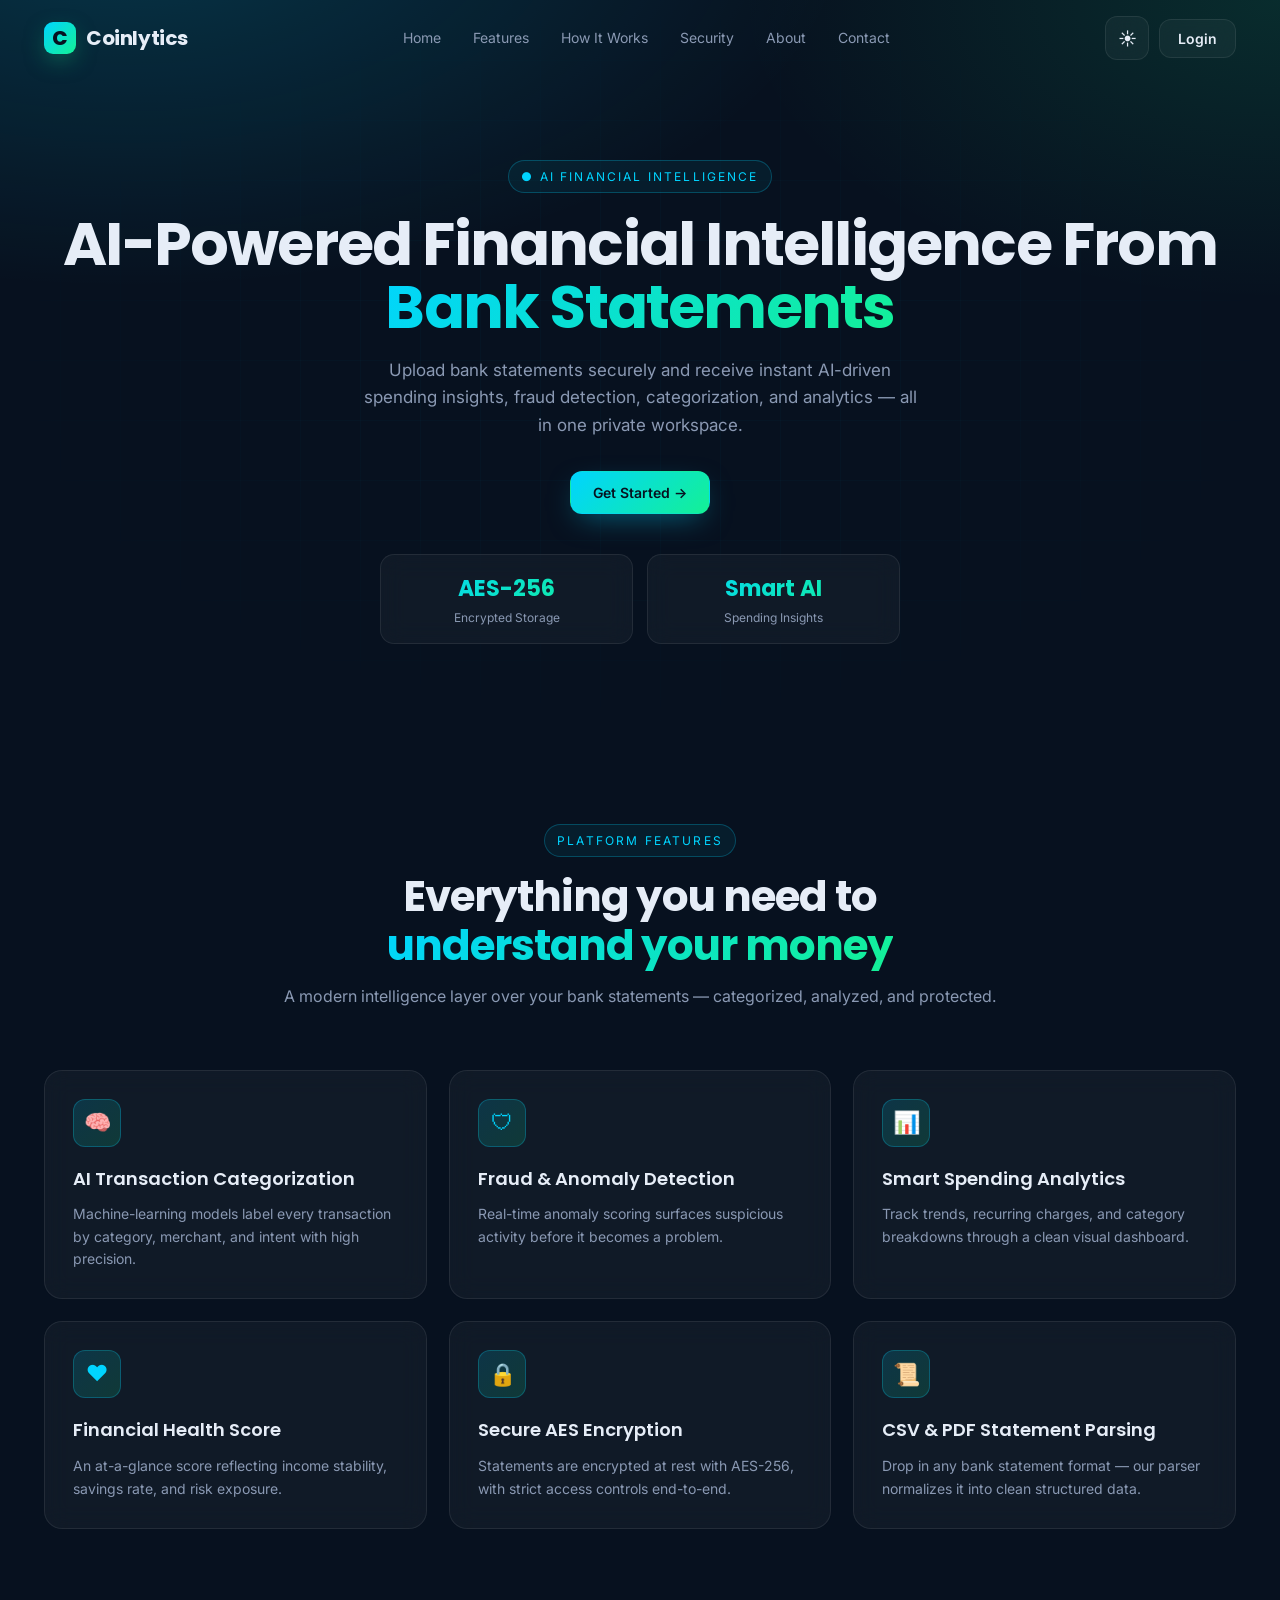
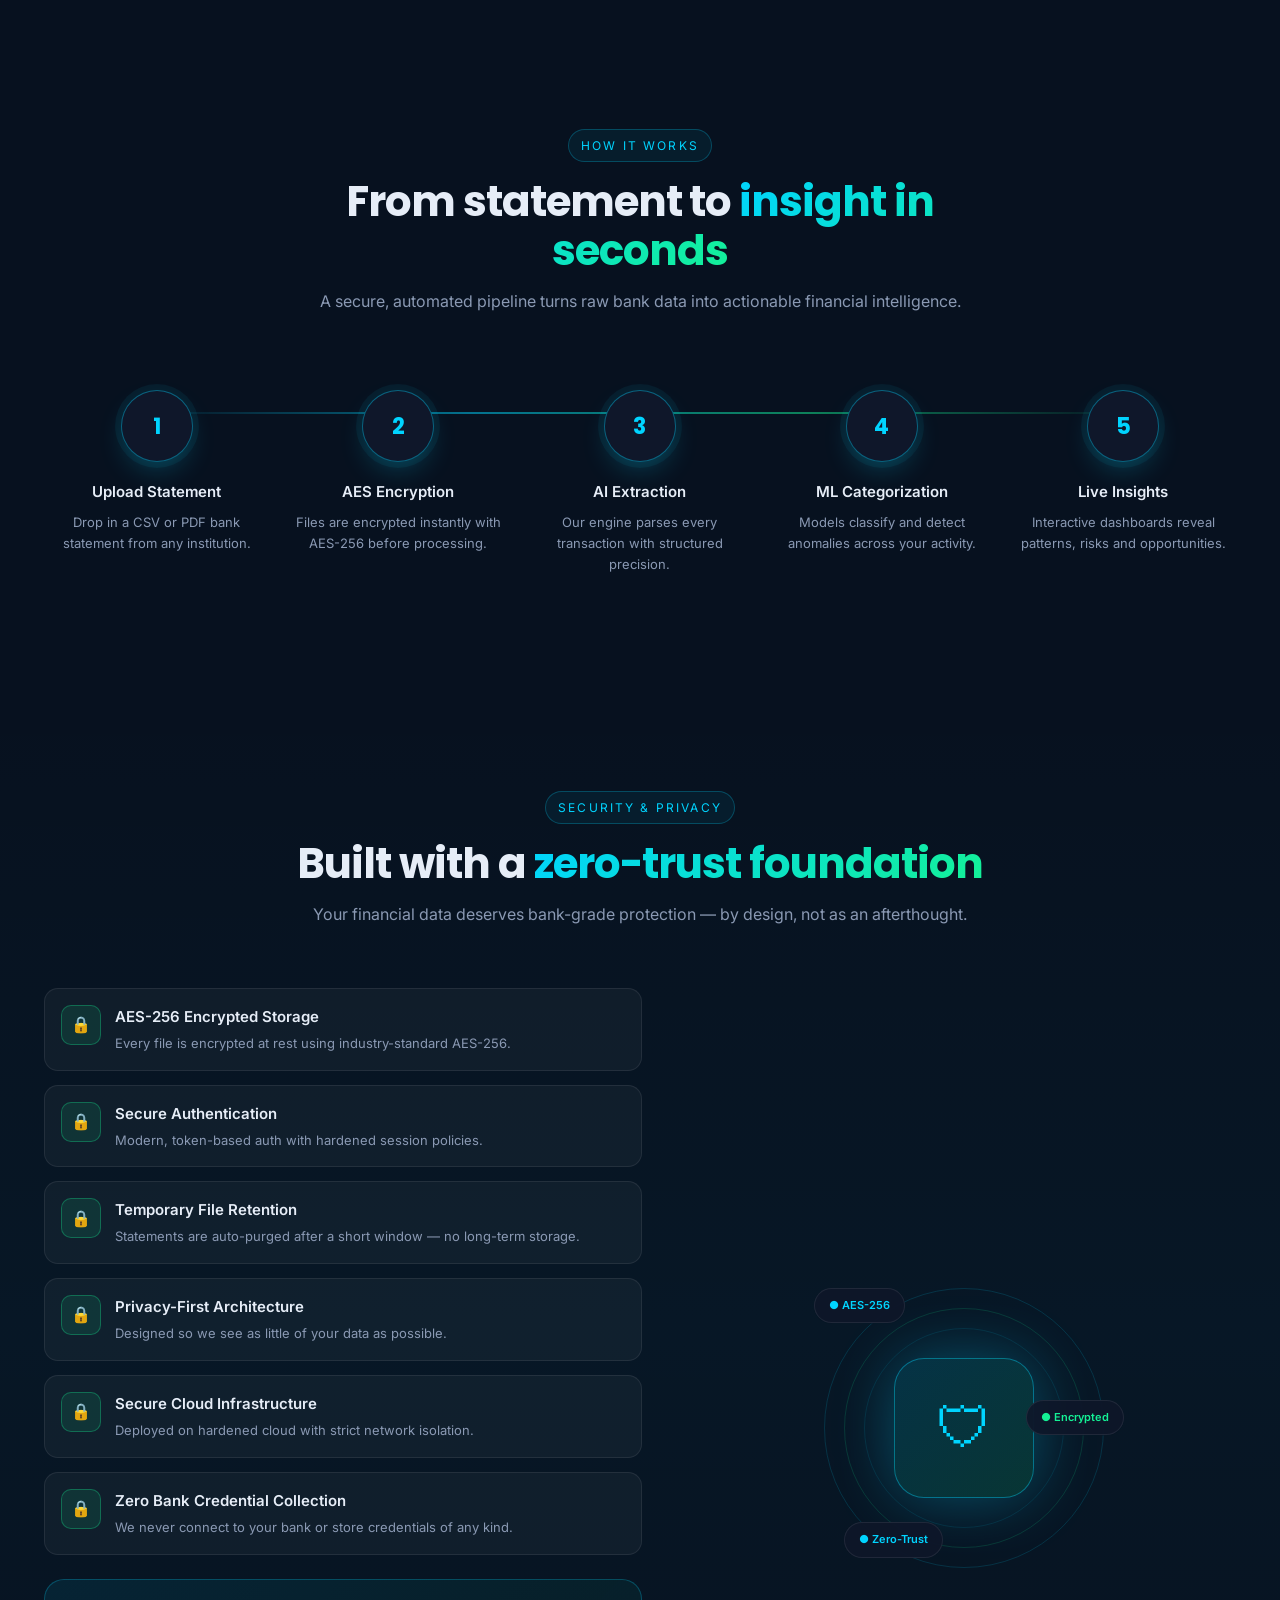
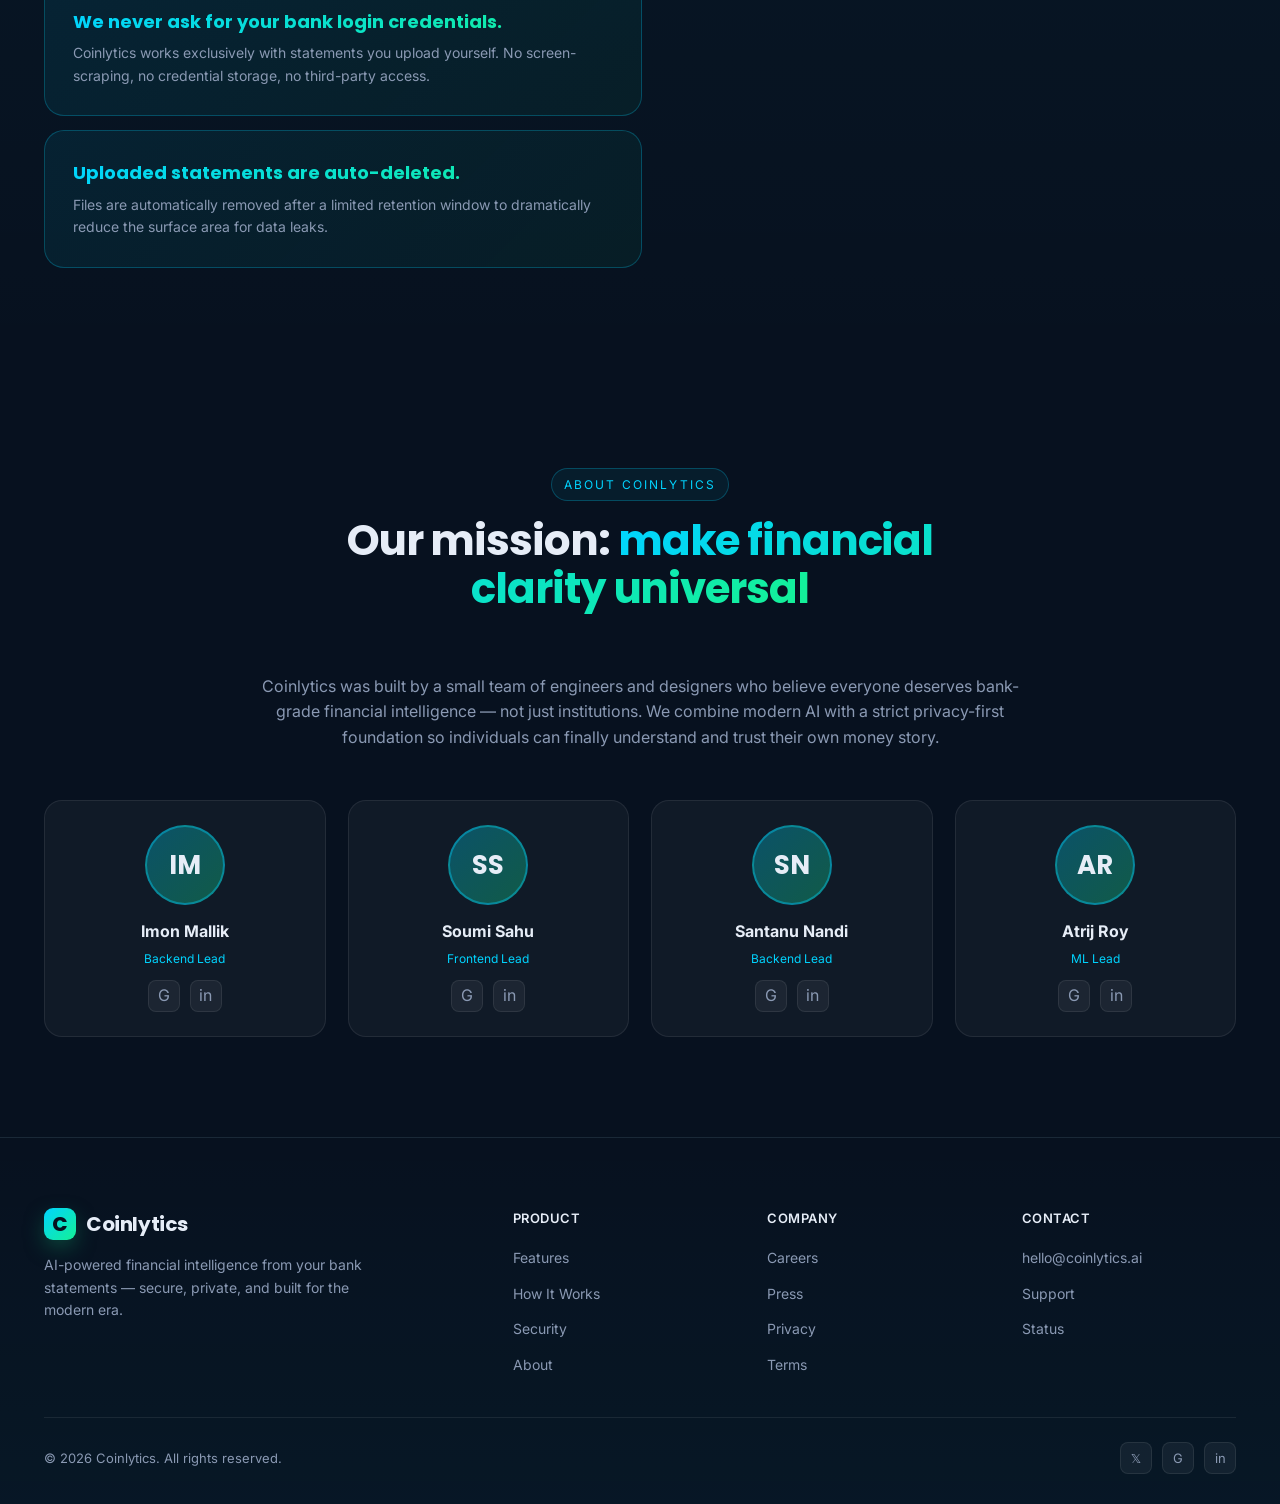
==== commit b19230e6: "modified homepage" ====
--- a/frontend/src/index.html
+++ b/frontend/src/index.html
@@ -66,10 +66,10 @@
           </button>
         </div>
         <div class="hero-stats">
-          <div class="stat-card"><div class="num gradient-text">98%</div><div class="label">Detection Accuracy</div></div>
+          <!-- <div class="stat-card"><div class="num gradient-text">98%</div><div class="label">Detection Accuracy</div></div> -->
           <div class="stat-card"><div class="num gradient-text">AES-256</div><div class="label">Encrypted Storage</div></div>
           <div class="stat-card"><div class="num gradient-text">Smart AI</div><div class="label">Spending Insights</div></div>
-          <div class="stat-card"><div class="num gradient-text">Real-Time</div><div class="label">Analytics Engine</div></div>
+          <!-- <div class="stat-card"><div class="num gradient-text">Real-Time</div><div class="label">Analytics Engine</div></div> -->
         </div>
       </div>
 
@@ -326,7 +326,7 @@
   </section>
 
   <!-- TRUST -->
-  <section class="trust">
+  <!-- <section class="trust">
     <div class="container">
       <div class="trust-grid">
         <div class="trust-card reveal"><div class="num">10K+</div><div class="lbl">Statements Processed</div></div>
@@ -334,7 +334,7 @@
         <div class="trust-card reveal"><div class="num">AI</div><div class="lbl">Powered Detection Engine</div></div>
       </div>
     </div>
-  </section>
+  </section> -->
 
   <!-- FOOTER -->
   <footer id="contact" class="footer">
